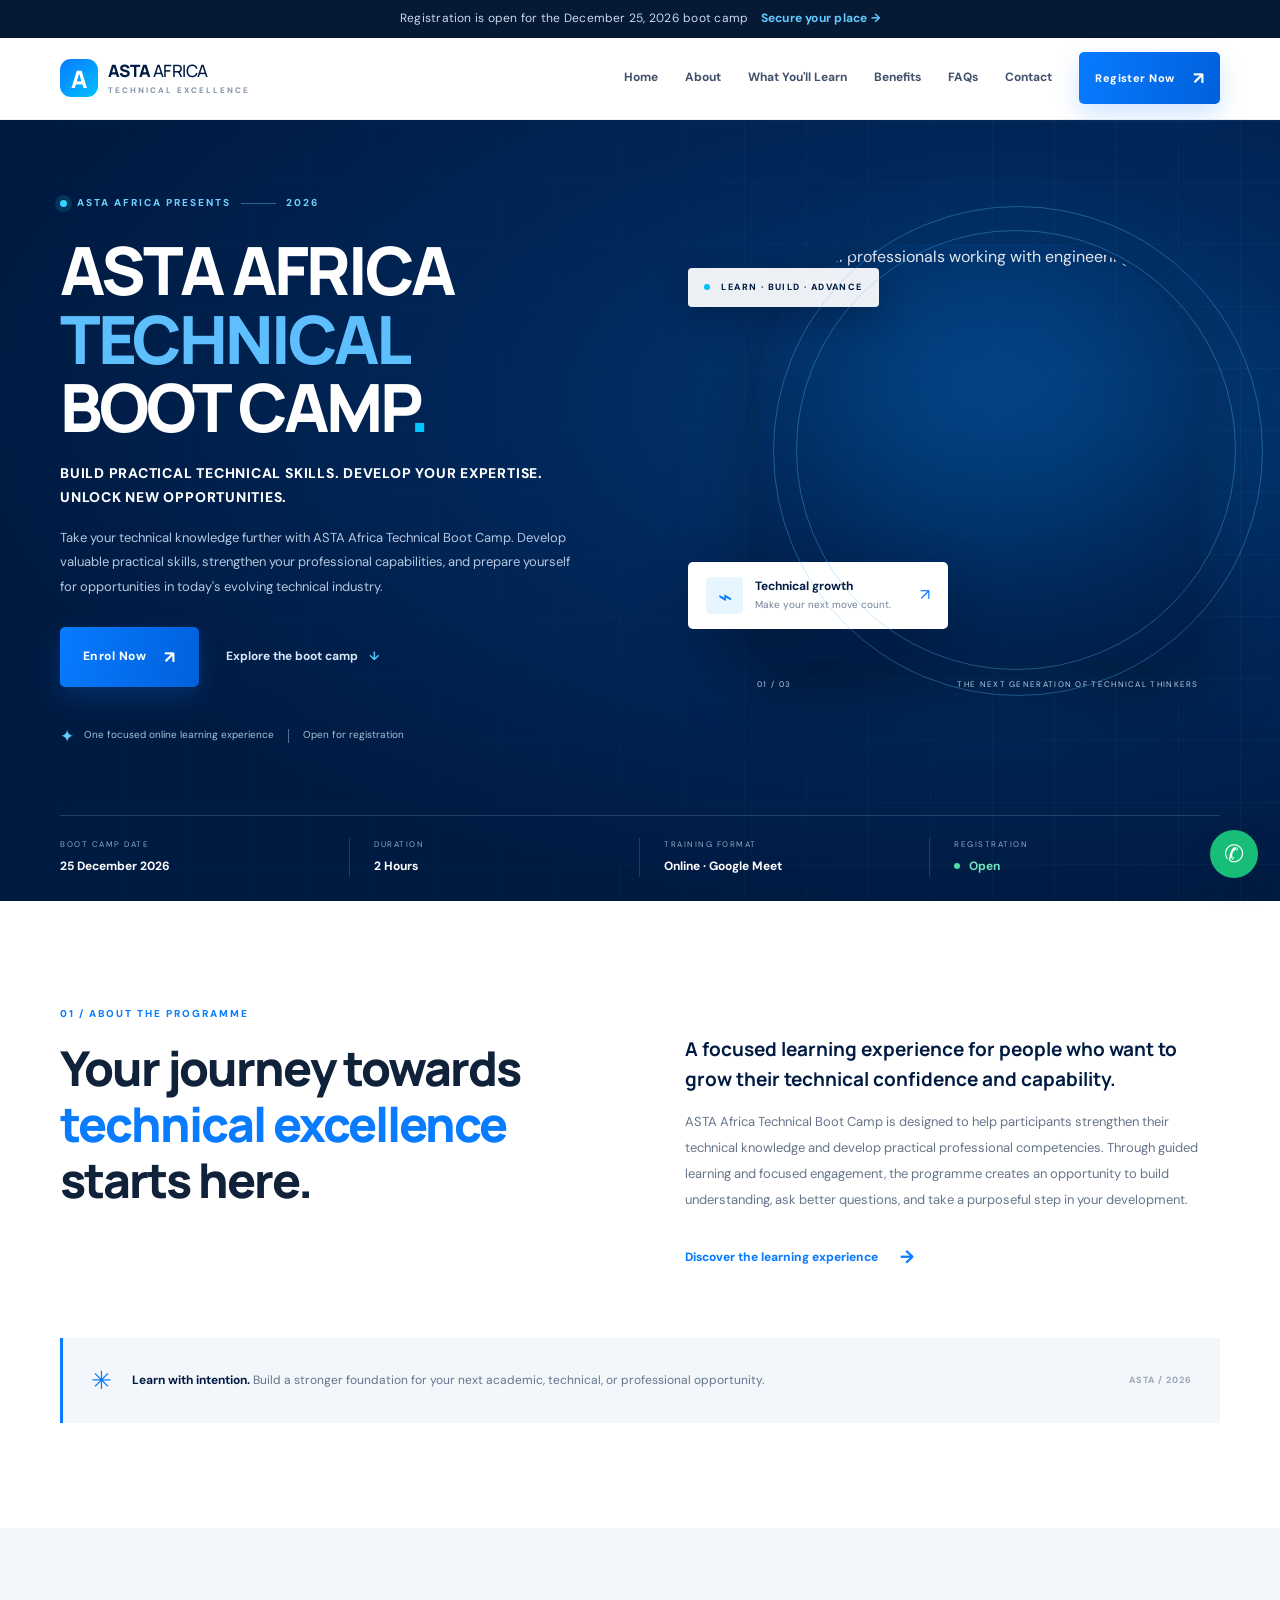
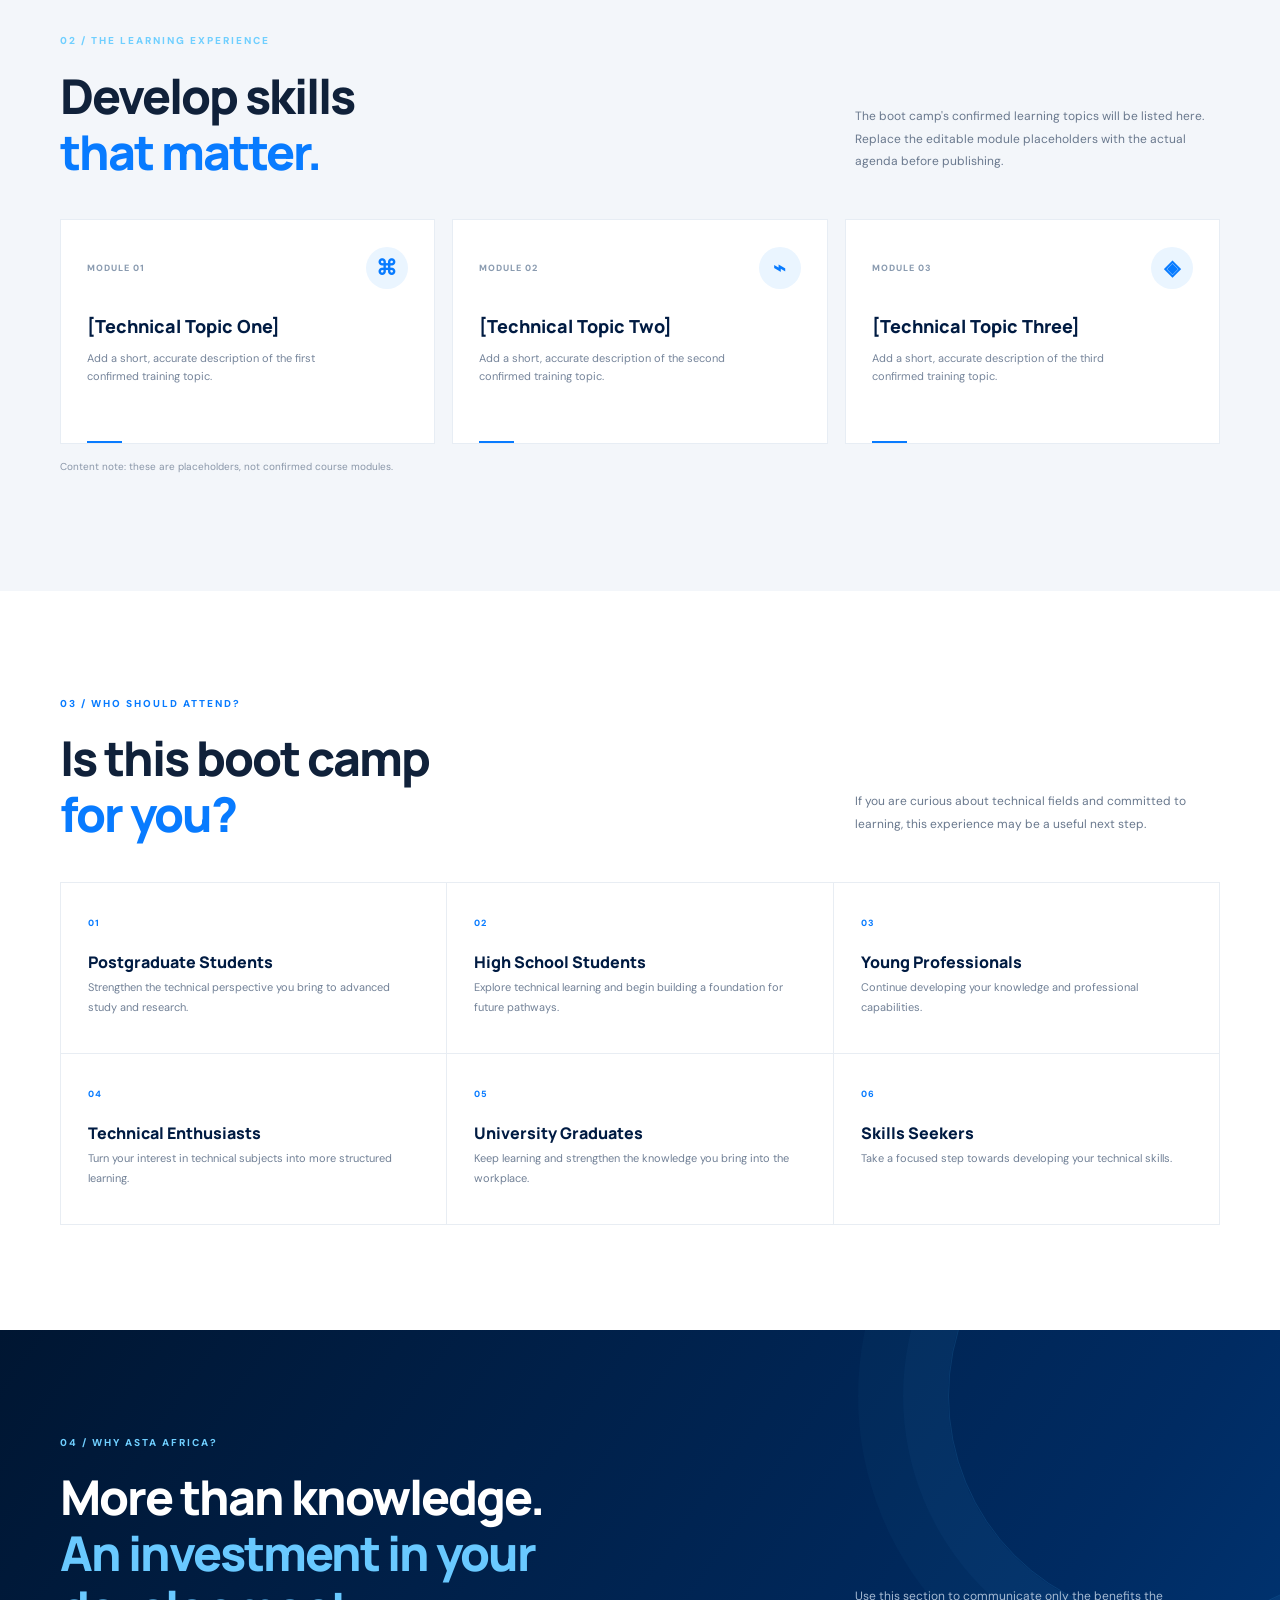
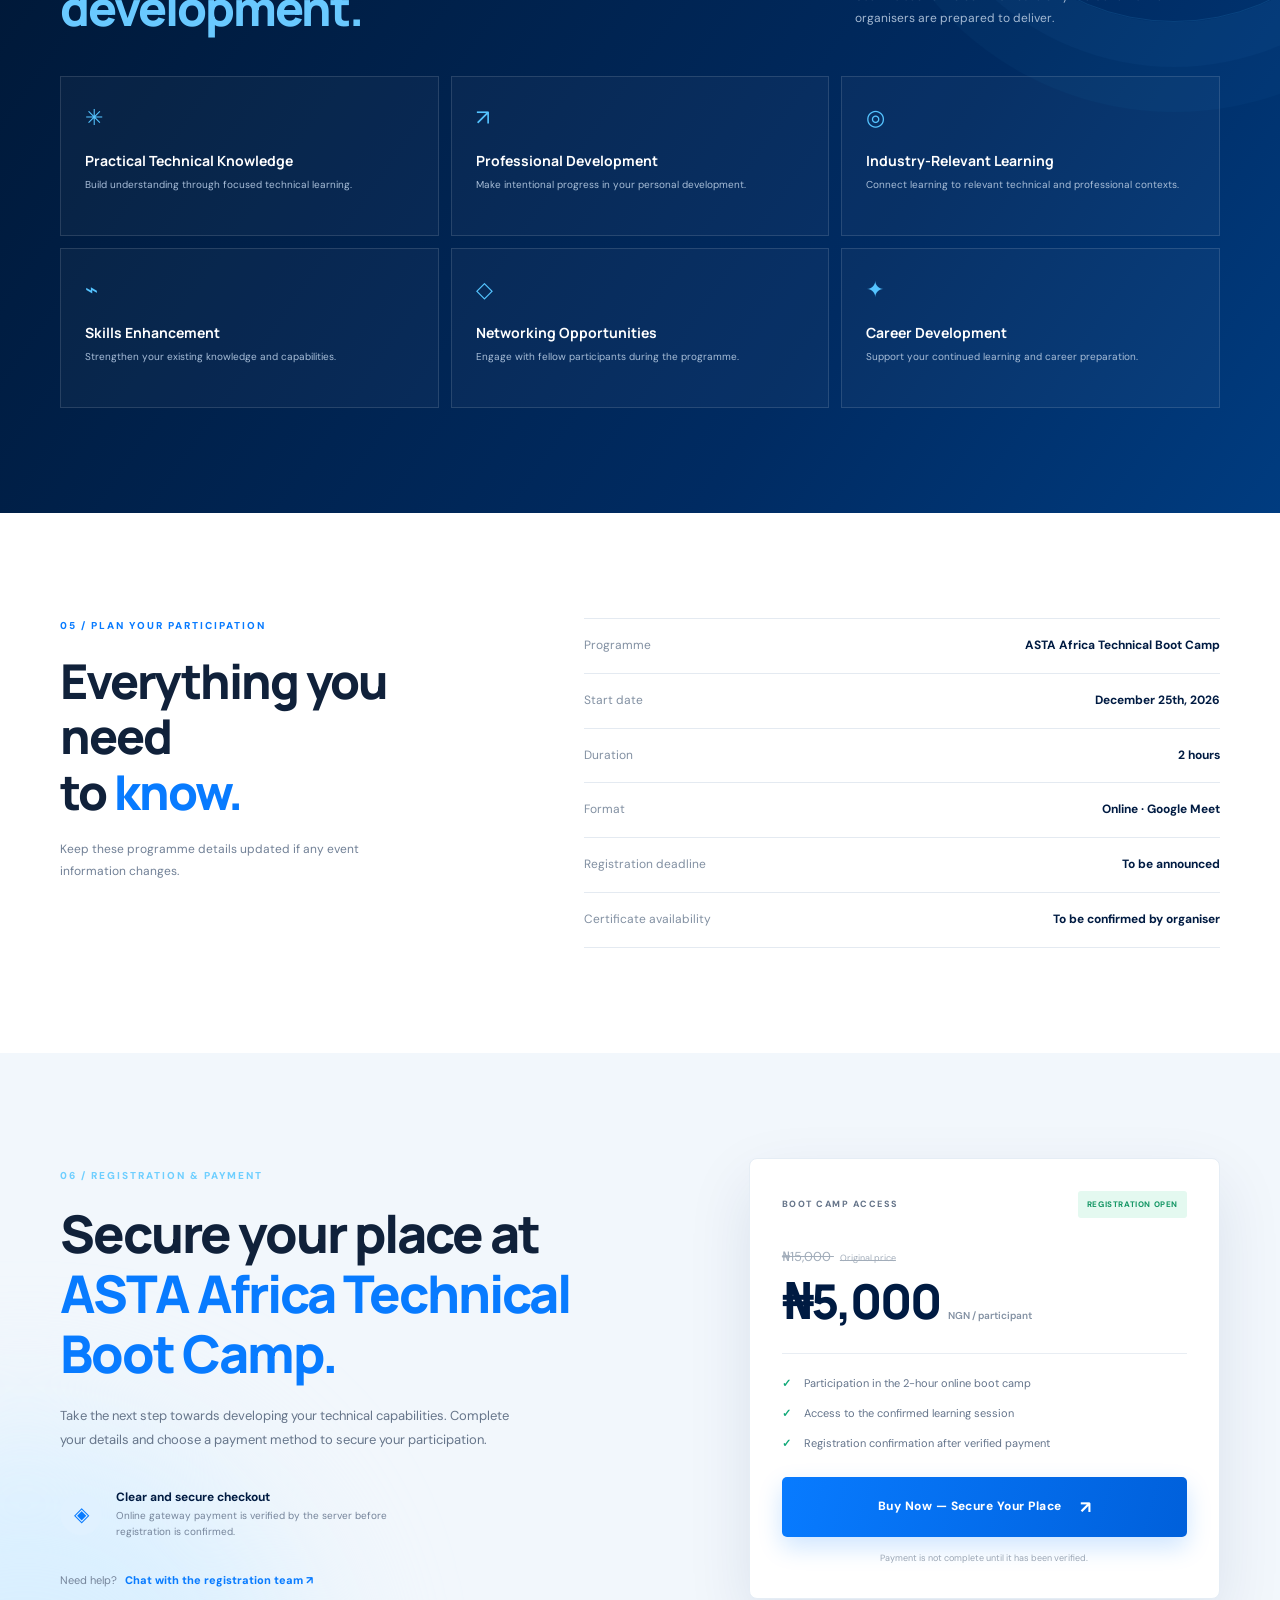
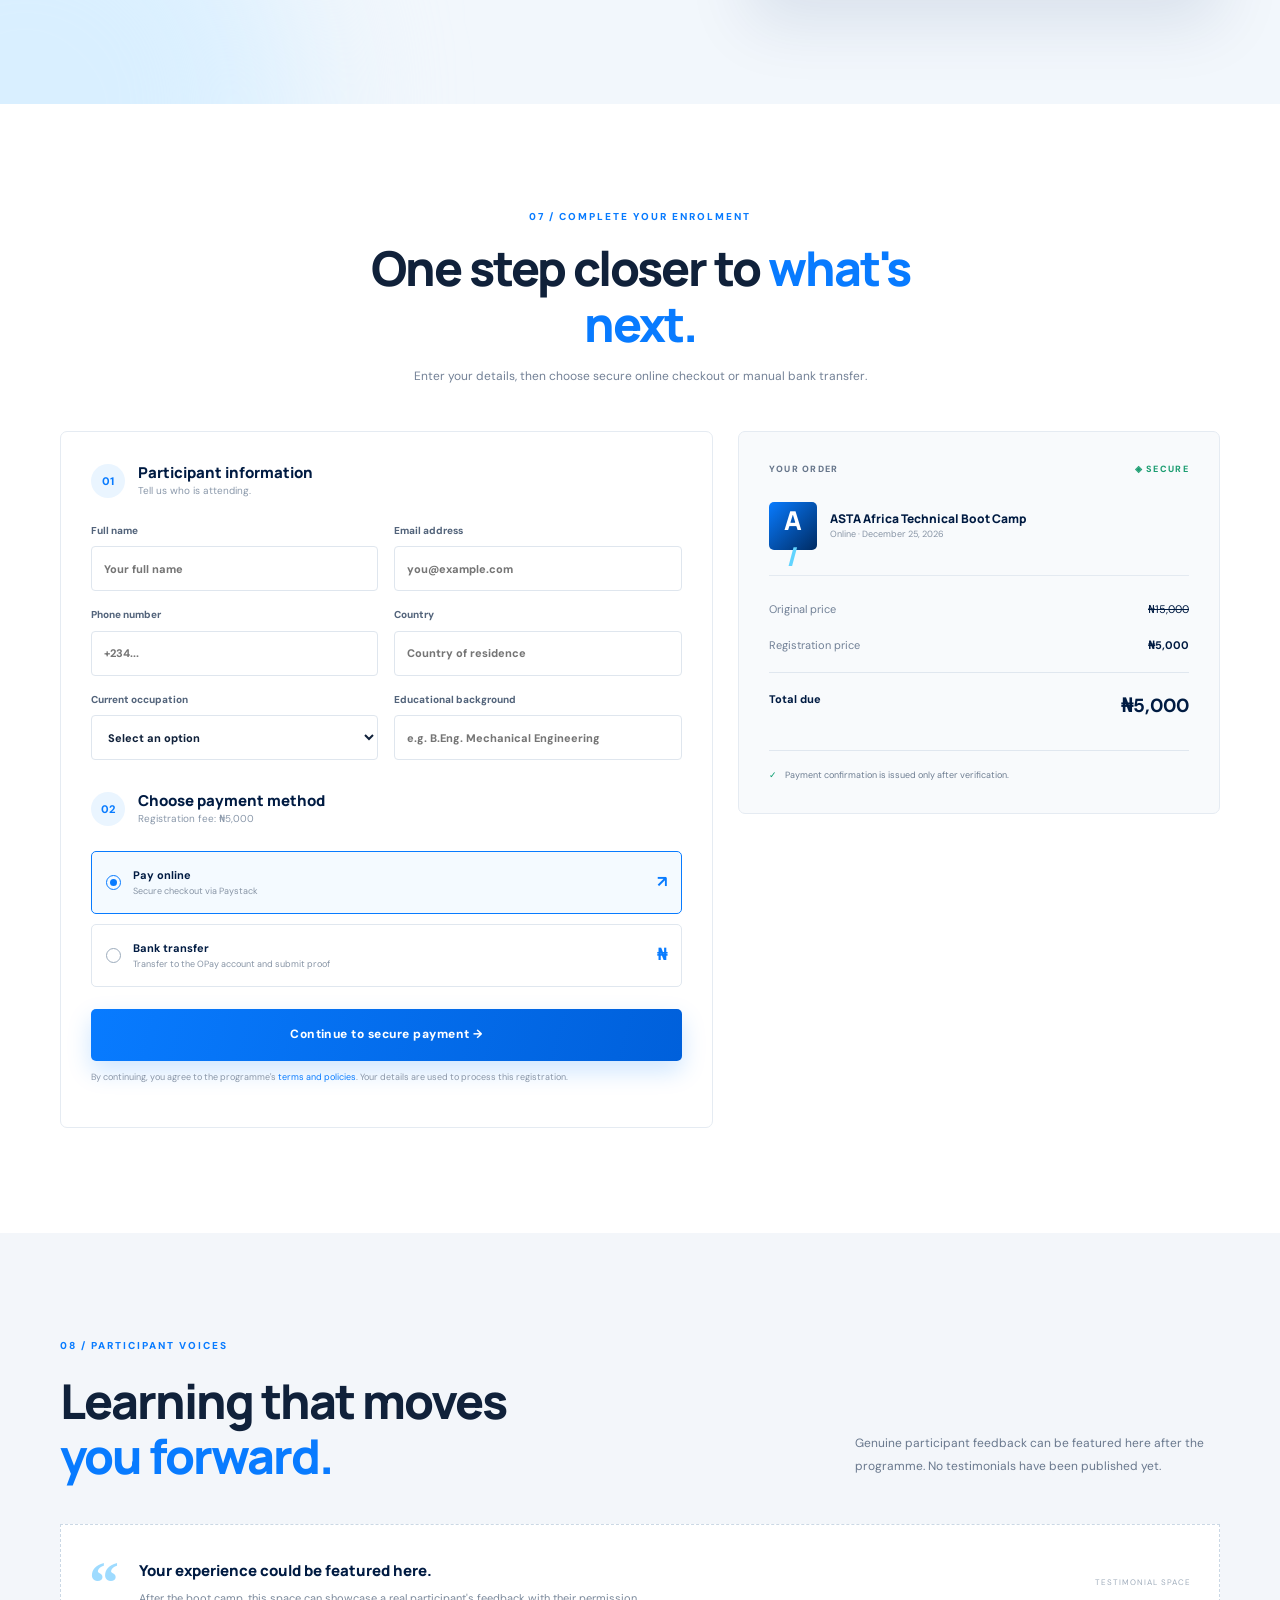
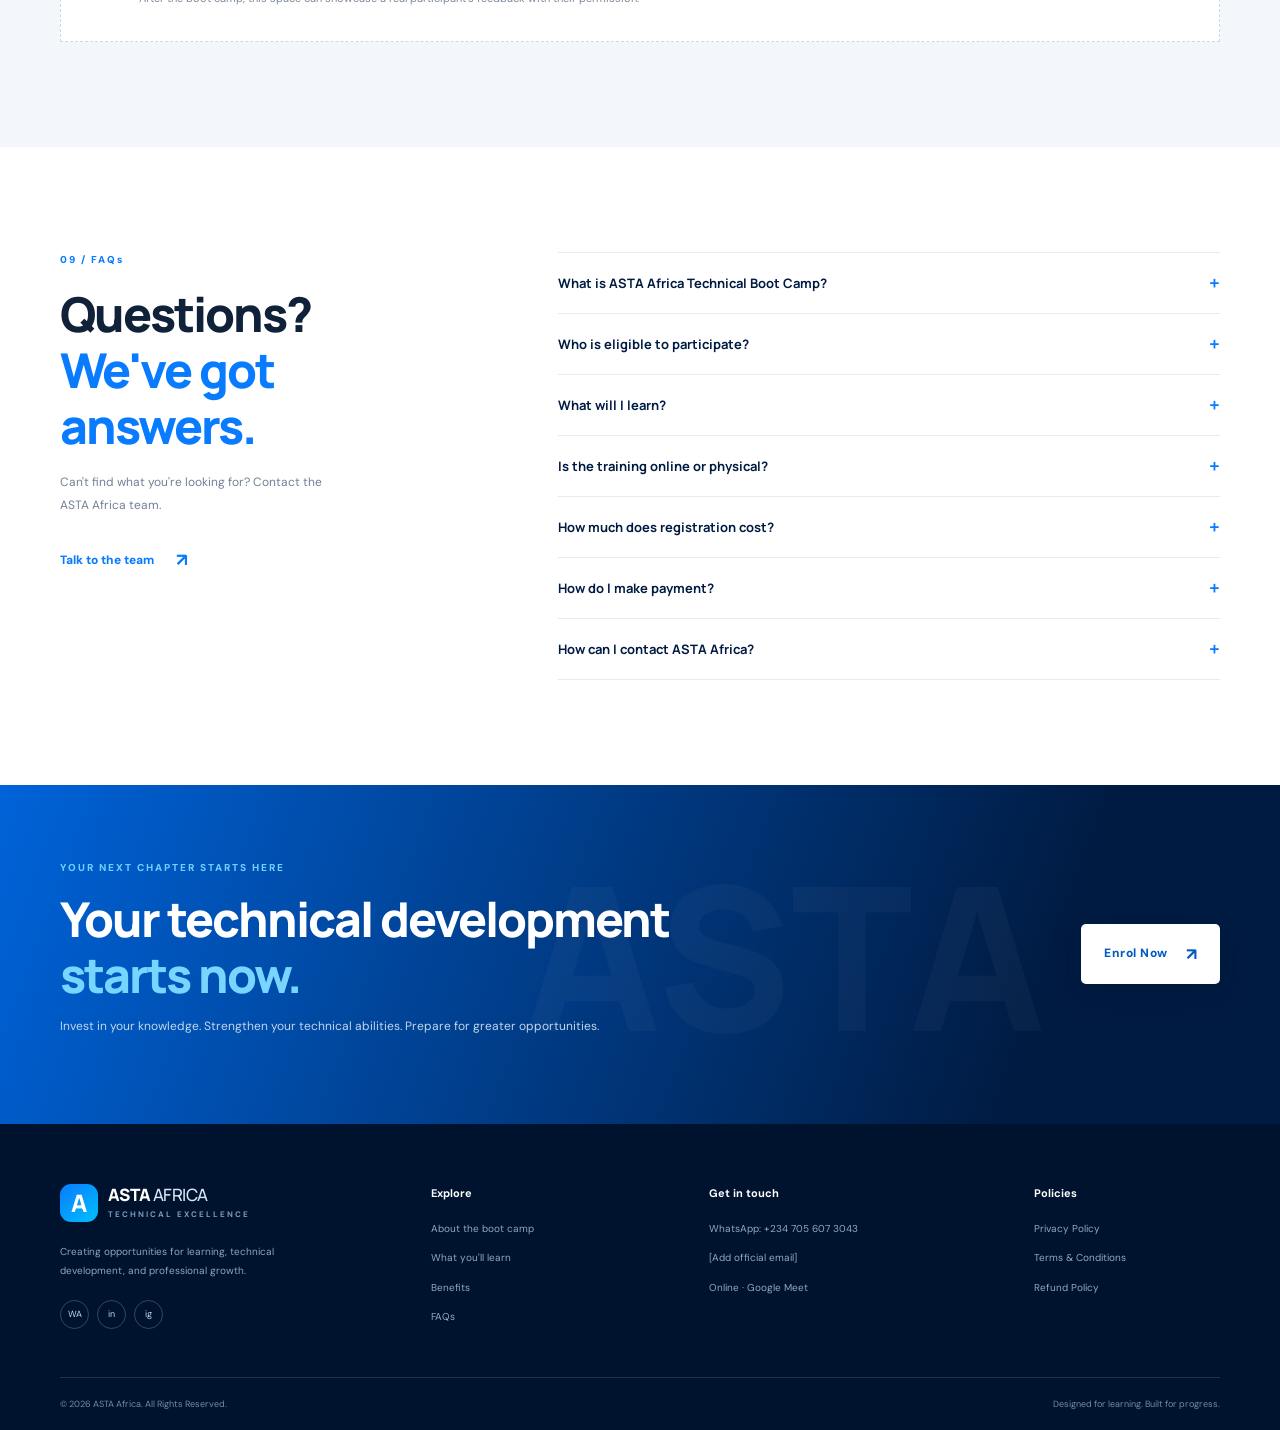
==== index.html @ 010b8a63 "Add files via upload" ====
<!DOCTYPE html>
<html lang="en">
<head>
  <meta charset="UTF-8">
  <meta name="viewport" content="width=device-width, initial-scale=1">
  <meta name="description" content="Build practical technical skills and develop your expertise at the ASTA Africa Technical Boot Camp. Enrol online for the December 25, 2026 session.">
  <meta name="theme-color" content="#001b42">
  <title>ASTA Africa Technical Boot Camp | Enrol Now</title>
  <link rel="preconnect" href="https://fonts.googleapis.com">
  <link rel="preconnect" href="https://fonts.gstatic.com" crossorigin>
  <link href="https://fonts.googleapis.com/css2?family=DM+Sans:wght@400;500;600;700;800&family=Manrope:wght@400;500;600;700;800&display=swap" rel="stylesheet">
  <link rel="stylesheet" href="style.css">
</head>
<body>
  <div class="announcement">Registration is open for the December 25, 2026 boot camp <a href="#pricing">Secure your place <span aria-hidden="true">→</span></a></div>
  <header class="site-header" id="top">
    <nav class="nav container" aria-label="Main navigation">
      <a class="brand" href="#top" aria-label="ASTA Africa home"><span class="brand-mark">A</span><span>ASTA<span class="brand-light"> AFRICA</span><small>TECHNICAL EXCELLENCE</small></span></a>
      <button class="menu-toggle" aria-label="Open navigation menu" aria-expanded="false"><span></span><span></span><span></span></button>
      <div class="nav-links">
        <a href="#top">Home</a><a href="#about">About</a><a href="#learning">What You'll Learn</a><a href="#benefits">Benefits</a><a href="#faq">FAQs</a><a href="#contact">Contact</a>
        <a class="btn btn-small" href="#pricing">Register Now <span>↗</span></a>
      </div>
    </nav>
  </header>

  <main>
    <section class="hero">
      <div class="hero-grid container">
        <div class="hero-copy reveal">
          <div class="eyebrow"><span class="pulse"></span> ASTA AFRICA PRESENTS <span class="eyebrow-line"></span> 2026</div>
          <h1>ASTA AFRICA<br><span>TECHNICAL</span><br>BOOT CAMP<span class="period">.</span></h1>
          <p class="hero-kicker">Build practical technical skills. Develop your expertise. Unlock new opportunities.</p>
          <p class="hero-desc">Take your technical knowledge further with ASTA Africa Technical Boot Camp. Develop valuable practical skills, strengthen your professional capabilities, and prepare yourself for opportunities in today's evolving technical industry.</p>
          <div class="hero-actions"><a class="btn" href="#pricing">Enrol Now <span>↗</span></a><a class="text-link" href="#about">Explore the boot camp <span>↓</span></a></div>
          <div class="hero-proof"><span class="proof-icon">✦</span><span>One focused online learning experience</span><span class="proof-divider"></span><span>Open for registration</span></div>
        </div>
        <div class="hero-visual reveal">
          <div class="visual-glow"></div>
          <img class="hero-photo" src="https://images.unsplash.com/photo-1581092921461-eab62e97a780?auto=format&fit=crop&w=1100&q=85" alt="Technical professionals working with engineering equipment">
          <div class="photo-shade"></div>
          <div class="floating-label label-top"><span class="label-dot"></span> LEARN · BUILD · ADVANCE</div>
          <div class="floating-card">
            <div class="card-icon">⌁</div><div><strong>Technical growth</strong><small>Make your next move count.</small></div><span class="card-arrow">↗</span>
          </div>
          <div class="visual-caption"><span>01 / 03</span><span>THE NEXT GENERATION OF TECHNICAL THINKERS</span></div>
          <div class="visual-orbit orbit-one"></div><div class="visual-orbit orbit-two"></div>
        </div>
      </div>
      <div class="hero-bottom container">
        <div><small>BOOT CAMP DATE</small><strong>25 December 2026</strong></div>
        <div><small>DURATION</small><strong>2 Hours</strong></div>
        <div><small>TRAINING FORMAT</small><strong>Online · Google Meet</strong></div>
        <div><small>REGISTRATION</small><strong class="status"><i></i> Open</strong></div>
      </div>
    </section>

    <section class="section about-section" id="about">
      <div class="container two-col">
        <div class="section-intro reveal"><div class="eyebrow dark-eyebrow">01 / ABOUT THE PROGRAMME</div><h2>Your journey towards <span>technical excellence</span> starts here.</h2></div>
        <div class="about-content reveal"><p class="lead">A focused learning experience for people who want to grow their technical confidence and capability.</p><p>ASTA Africa Technical Boot Camp is designed to help participants strengthen their technical knowledge and develop practical professional competencies. Through guided learning and focused engagement, the programme creates an opportunity to build understanding, ask better questions, and take a purposeful step in your development.</p><a class="arrow-link" href="#learning">Discover the learning experience <span>→</span></a></div>
      </div>
      <div class="container about-strip reveal"><div class="strip-symbol">✳</div><p><strong>Learn with intention.</strong> Build a stronger foundation for your next academic, technical, or professional opportunity.</p><span class="strip-index">ASTA / 2026</span></div>
    </section>

    <section class="section learning-section" id="learning">
      <div class="container">
        <div class="section-heading reveal"><div><div class="eyebrow">02 / THE LEARNING EXPERIENCE</div><h2>Develop skills<br><span>that matter.</span></h2></div><p>The boot camp's confirmed learning topics will be listed here. Replace the editable module placeholders with the actual agenda before publishing.</p></div>
        <div class="module-grid">
          <article class="module-card reveal"><div class="module-top"><span>MODULE 01</span><span class="module-icon">⌘</span></div><h3>[Technical Topic One]</h3><p>Add a short, accurate description of the first confirmed training topic.</p><div class="module-line"></div></article>
          <article class="module-card reveal"><div class="module-top"><span>MODULE 02</span><span class="module-icon">⌁</span></div><h3>[Technical Topic Two]</h3><p>Add a short, accurate description of the second confirmed training topic.</p><div class="module-line"></div></article>
          <article class="module-card reveal"><div class="module-top"><span>MODULE 03</span><span class="module-icon">◈</span></div><h3>[Technical Topic Three]</h3><p>Add a short, accurate description of the third confirmed training topic.</p><div class="module-line"></div></article>
        </div>
        <p class="editable-note">Content note: these are placeholders, not confirmed course modules.</p>
      </div>
    </section>

    <section class="section audience-section">
      <div class="container">
        <div class="section-heading reveal"><div><div class="eyebrow dark-eyebrow">03 / WHO SHOULD ATTEND?</div><h2>Is this boot camp<br><span>for you?</span></h2></div><p>If you are curious about technical fields and committed to learning, this experience may be a useful next step.</p></div>
        <div class="audience-grid">
          <article class="audience-card reveal"><span>01</span><h3>Postgraduate Students</h3><p>Strengthen the technical perspective you bring to advanced study and research.</p></article>
          <article class="audience-card reveal"><span>02</span><h3>High School Students</h3><p>Explore technical learning and begin building a foundation for future pathways.</p></article>
          <article class="audience-card reveal"><span>03</span><h3>Young Professionals</h3><p>Continue developing your knowledge and professional capabilities.</p></article>
          <article class="audience-card reveal"><span>04</span><h3>Technical Enthusiasts</h3><p>Turn your interest in technical subjects into more structured learning.</p></article>
          <article class="audience-card reveal"><span>05</span><h3>University Graduates</h3><p>Keep learning and strengthen the knowledge you bring into the workplace.</p></article>
          <article class="audience-card reveal"><span>06</span><h3>Skills Seekers</h3><p>Take a focused step towards developing your technical skills.</p></article>
        </div>
      </div>
    </section>

    <section class="benefits-section section" id="benefits">
      <div class="container">
        <div class="section-heading light-heading reveal"><div><div class="eyebrow">04 / WHY ASTA AFRICA?</div><h2>More than knowledge.<br><span>An investment in your development.</span></h2></div><p>Use this section to communicate only the benefits the organisers are prepared to deliver.</p></div>
        <div class="benefit-grid">
          <div class="benefit-card reveal"><span>✳</span><h3>Practical Technical Knowledge</h3><p>Build understanding through focused technical learning.</p></div>
          <div class="benefit-card reveal"><span>↗</span><h3>Professional Development</h3><p>Make intentional progress in your personal development.</p></div>
          <div class="benefit-card reveal"><span>◎</span><h3>Industry-Relevant Learning</h3><p>Connect learning to relevant technical and professional contexts.</p></div>
          <div class="benefit-card reveal"><span>⌁</span><h3>Skills Enhancement</h3><p>Strengthen your existing knowledge and capabilities.</p></div>
          <div class="benefit-card reveal"><span>◇</span><h3>Networking Opportunities</h3><p>Engage with fellow participants during the programme.</p></div>
          <div class="benefit-card reveal"><span>✦</span><h3>Career Development</h3><p>Support your continued learning and career preparation.</p></div>
        </div>
      </div>
    </section>

    <section class="section details-section">
      <div class="container details-wrap">
        <div class="details-title reveal"><div class="eyebrow dark-eyebrow">05 / PLAN YOUR PARTICIPATION</div><h2>Everything you need<br>to <span>know.</span></h2><p>Keep these programme details updated if any event information changes.</p></div>
        <div class="details-list reveal">
          <div><span>Programme</span><strong>ASTA Africa Technical Boot Camp</strong></div>
          <div><span>Start date</span><strong>December 25th, 2026</strong></div>
          <div><span>Duration</span><strong>2 hours</strong></div>
          <div><span>Format</span><strong>Online · Google Meet</strong></div>
          <div><span>Registration deadline</span><strong>To be announced</strong></div>
          <div><span>Certificate availability</span><strong>To be confirmed by organiser</strong></div>
        </div>
      </div>
    </section>

    <section class="section pricing-section" id="pricing">
      <div class="container pricing-layout">
        <div class="pricing-copy reveal"><div class="eyebrow">06 / REGISTRATION & PAYMENT</div><h2>Secure your place at <span>ASTA Africa Technical Boot Camp.</span></h2><p>Take the next step towards developing your technical capabilities. Complete your details and choose a payment method to secure your participation.</p><div class="secure-note"><span>◈</span><div><strong>Clear and secure checkout</strong><small>Online gateway payment is verified by the server before registration is confirmed.</small></div></div><div class="pricing-contact">Need help? <a href="https://wa.me/2347056073043" target="_blank" rel="noopener">Chat with the registration team ↗</a></div></div>
        <div class="price-card reveal">
          <div class="price-card-head"><span>BOOT CAMP ACCESS</span><span class="price-badge">REGISTRATION OPEN</span></div>
          <div class="old-price">₦15,000 <span>Original price</span></div>
          <div class="price">₦5,000 <small>NGN / participant</small></div>
          <div class="price-rule"></div>
          <ul class="price-includes"><li><span>✓</span> Participation in the 2-hour online boot camp</li><li><span>✓</span> Access to the confirmed learning session</li><li><span>✓</span> Registration confirmation after verified payment</li></ul>
          <a href="#checkout" class="btn btn-full">Buy Now — Secure Your Place <span>↗</span></a>
          <p class="price-foot">Payment is not complete until it has been verified.</p>
        </div>
      </div>
    </section>

    <section class="checkout-section section" id="checkout">
      <div class="container">
        <div class="checkout-heading reveal"><div class="eyebrow dark-eyebrow">07 / COMPLETE YOUR ENROLMENT</div><h2>One step closer to <span>what's next.</span></h2><p>Enter your details, then choose secure online checkout or manual bank transfer.</p></div>
        <div class="checkout-grid">
          <form id="registration-form" class="form-card reveal">
            <div class="form-step"><span>01</span><div><strong>Participant information</strong><small>Tell us who is attending.</small></div></div>
            <div class="form-fields">
              <label>Full name<input name="fullName" autocomplete="name" required maxlength="120" placeholder="Your full name"></label>
              <label>Email address<input name="email" type="email" autocomplete="email" required maxlength="160" placeholder="you@example.com"></label>
              <label>Phone number<input name="phone" type="tel" autocomplete="tel" required maxlength="30" placeholder="+234..."></label>
              <label>Country<input name="country" required maxlength="80" placeholder="Country of residence"></label>
              <label>Current occupation<select name="occupation" required><option value="">Select an option</option><option>Student</option><option>Graduate</option><option>Employed</option><option>Self-employed</option><option>Other</option></select></label>
              <label>Educational background<input name="education" required maxlength="160" placeholder="e.g. B.Eng. Mechanical Engineering"></label>
            </div>
            <div class="form-step payment-step"><span>02</span><div><strong>Choose payment method</strong><small>Registration fee: ₦5,000</small></div></div>
            <div class="payment-choice">
              <label class="radio-card selected"><input type="radio" name="paymentMethod" value="paystack" checked><span class="radio-dot"></span><span><strong>Pay online</strong><small>Secure checkout via Paystack</small></span><b>↗</b></label>
              <label class="radio-card"><input type="radio" name="paymentMethod" value="transfer"><span class="radio-dot"></span><span><strong>Bank transfer</strong><small>Transfer to the OPay account and submit proof</small></span><b>₦</b></label>
            </div>
            <button class="btn btn-full form-submit" type="submit" id="checkout-submit">Continue to secure payment <span>→</span></button>
            <p class="form-legal">By continuing, you agree to the programme's <a href="#footer">terms and policies</a>. Your details are used to process this registration.</p>
            <div class="form-message" id="form-message" role="status" aria-live="polite"></div>
          </form>
          <aside class="order-card reveal">
            <div class="order-heading"><span>YOUR ORDER</span><span class="order-lock">◈ SECURE</span></div>
            <div class="order-product"><div class="order-art">A<span>/</span></div><div><strong>ASTA Africa Technical Boot Camp</strong><small>Online · December 25, 2026</small></div></div>
            <div class="order-row"><span>Original price</span><del>₦15,000</del></div><div class="order-row"><span>Registration price</span><strong>₦5,000</strong></div><div class="order-row total"><span>Total due</span><strong>₦5,000</strong></div>
            <div class="transfer-info" id="transfer-info" hidden><h3>Manual OPay transfer</h3><p>Transfer exactly <strong>₦5,000</strong> to the account below. Your registration remains pending until the organiser verifies the transfer.</p><div><small>Bank</small><strong>OPay</strong></div><div><small>Account name</small><strong>Ruth Okwuchukwu Maduagwu</strong></div><div><small>Account number</small><strong>7056073043</strong></div><a class="btn btn-outline btn-full" href="https://wa.me/2347056073043?text=Hello%2C%20I%20have%20made%20payment%20for%20ASTA%20Africa%20Technical%20Boot%20Camp.%20Please%20find%20my%20proof%20of%20payment." target="_blank" rel="noopener">Send payment proof on WhatsApp ↗</a><small class="manual-warning">Do not send card PINs, passwords, or OTPs.</small></div>
            <div class="order-assurance"><span>✓</span> Payment confirmation is issued only after verification.</div>
          </aside>
        </div>
      </div>
    </section>

    <section class="section testimonials-section">
      <div class="container">
        <div class="section-heading reveal"><div><div class="eyebrow dark-eyebrow">08 / PARTICIPANT VOICES</div><h2>Learning that moves<br><span>you forward.</span></h2></div><p>Genuine participant feedback can be featured here after the programme. No testimonials have been published yet.</p></div>
        <div class="testimonial-placeholder reveal"><span>“</span><div><strong>Your experience could be featured here.</strong><p>After the boot camp, this space can showcase a real participant's feedback with their permission.</p></div><small>TESTIMONIAL SPACE</small></div>
      </div>
    </section>

    <section class="section faq-section" id="faq">
      <div class="container faq-layout">
        <div class="faq-intro reveal"><div class="eyebrow dark-eyebrow">09 / FAQs</div><h2>Questions?<br><span>We've got answers.</span></h2><p>Can't find what you're looking for? Contact the ASTA Africa team.</p><a class="arrow-link" href="https://wa.me/2347056073043" target="_blank" rel="noopener">Talk to the team <span>↗</span></a></div>
        <div class="faq-list reveal">
          <details><summary>What is ASTA Africa Technical Boot Camp?<span>+</span></summary><p>It is a focused technical learning experience designed to help participants strengthen their technical knowledge and professional competencies.</p></details>
          <details><summary>Who is eligible to participate?<span>+</span></summary><p>Postgraduate students, high school students, young professionals, technical enthusiasts, university graduates, and people seeking technical skills development are welcome to enquire. Confirm any age or eligibility requirements with the organiser.</p></details>
          <details><summary>What will I learn?<span>+</span></summary><p>The exact training topics will be announced by the organisers. The learning module section will be updated when the final agenda is confirmed.</p></details>
          <details><summary>Is the training online or physical?<span>+</span></summary><p>The session is online and will be hosted via Google Meet. Joining instructions will be provided to confirmed participants.</p></details>
          <details><summary>How much does registration cost?<span>+</span></summary><p>The current registration price displayed is ₦5,000 per participant.</p></details>
          <details><summary>How do I make payment?<span>+</span></summary><p>You can use the secure Paystack checkout when configured, or select manual bank transfer to see the OPay account details. Manual transfers require organiser verification before confirmation.</p></details>
          <details><summary>How can I contact ASTA Africa?<span>+</span></summary><p>Contact the registration team through WhatsApp at +234 705 607 3043.</p></details>
        </div>
      </div>
    </section>

    <section class="final-cta">
      <div class="container final-cta-inner reveal"><div><div class="eyebrow">YOUR NEXT CHAPTER STARTS HERE</div><h2>Your technical development<br><span>starts now.</span></h2><p>Invest in your knowledge. Strengthen your technical abilities. Prepare for greater opportunities.</p></div><a class="btn btn-white" href="#pricing">Enrol Now <span>↗</span></a><div class="cta-watermark">ASTA</div></div>
    </section>
  </main>

  <footer id="footer">
    <div class="container footer-main">
      <div class="footer-brand"><a class="brand brand-footer" href="#top"><span class="brand-mark">A</span><span>ASTA<span class="brand-light"> AFRICA</span><small>TECHNICAL EXCELLENCE</small></span></a><p>Creating opportunities for learning, technical development, and professional growth.</p><div class="social-links"><a href="https://wa.me/2347056073043" aria-label="WhatsApp" target="_blank" rel="noopener">WA</a><a href="#contact" aria-label="Social media link placeholder">in</a><a href="#contact" aria-label="Social media link placeholder">ig</a></div></div>
      <div class="footer-col"><strong>Explore</strong><a href="#about">About the boot camp</a><a href="#learning">What you'll learn</a><a href="#benefits">Benefits</a><a href="#faq">FAQs</a></div>
      <div class="footer-col" id="contact"><strong>Get in touch</strong><a href="https://wa.me/2347056073043" target="_blank" rel="noopener">WhatsApp: +234 705 607 3043</a><a href="mailto:[ADD-ASTA-EMAIL]">[Add official email]</a><span>Online · Google Meet</span></div>
      <div class="footer-col"><strong>Policies</strong><a href="privacy.html">Privacy Policy</a><a href="terms.html">Terms & Conditions</a><a href="refund.html">Refund Policy</a></div>
    </div>
    <div class="container footer-bottom"><span>© 2026 ASTA Africa. All Rights Reserved.</span><span>Designed for learning. Built for progress.</span></div>
  </footer>
  <a class="whatsapp-float" href="https://wa.me/2347056073043" target="_blank" rel="noopener" aria-label="Chat with ASTA Africa on WhatsApp">✆</a>
  <script src="script.js"></script>
</body>
</html>
---- style.css ----
/* ASTA Africa Technical Boot Camp — responsive visual system */
:root{--navy:#001b42;--blue:#002b62;--electric:#087bff;--cyan:#00bfff;--white:#fff;--grey:#f3f6fa;--ink:#10213a;--muted:#64748b;--line:#e4eaf1;--font:'DM Sans',sans-serif;--display:'Manrope',sans-serif}
*{box-sizing:border-box}html{scroll-behavior:smooth;scroll-padding-top:90px}body{margin:0;font-family:var(--font);color:var(--ink);background:#fff;line-height:1.65}a{color:inherit;text-decoration:none}button,input,select{font:inherit}.container{width:min(1160px,calc(100% - 48px));margin:auto}.announcement{background:#061a36;color:#c8d9ed;text-align:center;padding:9px 16px;font-size:12px;letter-spacing:.02em}.announcement a{color:#65caff;font-weight:700;margin-left:9px}.site-header{height:82px;background:#fff;position:sticky;top:0;z-index:100;border-bottom:1px solid rgba(0,27,66,.07)}.nav{height:100%;display:flex;align-items:center;justify-content:space-between}.brand{display:flex;align-items:center;gap:10px;color:var(--navy);font-family:var(--display);font-weight:800;font-size:17px;letter-spacing:-.6px;line-height:1.05}.brand-mark{width:38px;height:38px;display:grid;place-items:center;background:linear-gradient(140deg,var(--electric),var(--cyan));color:white;border-radius:11px;font-size:24px;font-weight:800}.brand-light{font-weight:500}.brand small{display:block;font:700 8px var(--font);letter-spacing:2px;color:#8291a7;margin-top:5px}.nav-links{display:flex;align-items:center;gap:27px;font-size:12px;font-weight:700;color:#42516a}.nav-links>a:not(.btn):hover{color:var(--electric)}.btn{display:inline-flex;align-items:center;justify-content:center;gap:18px;padding:16px 23px;background:linear-gradient(105deg,var(--electric),#0060db);color:#fff;border:0;border-radius:5px;font-weight:800;font-size:12px;letter-spacing:.04em;box-shadow:0 10px 25px #087bff33;transition:.25s;cursor:pointer}.btn:hover{transform:translateY(-3px);box-shadow:0 15px 30px #087bff55}.btn span{font-size:17px}.btn-small{padding:12px 16px;font-size:11px}.menu-toggle{display:none;background:none;border:0;padding:8px}.menu-toggle span{display:block;width:23px;height:2px;background:var(--navy);margin:5px}
.hero{background:radial-gradient(ellipse at 78% 36%,#063d7b 0,#00285b 32%,#001b42 72%);color:white;position:relative;overflow:hidden;padding:75px 0 0}.hero:before{content:"";position:absolute;inset:0;background-image:linear-gradient(#ffffff08 1px,transparent 1px),linear-gradient(90deg,#ffffff08 1px,transparent 1px);background-size:62px 62px;mask-image:linear-gradient(90deg,transparent,#000)}.hero-grid{display:grid;grid-template-columns:1.05fr .95fr;gap:40px;align-items:center;position:relative;z-index:1;padding-bottom:65px}.eyebrow{font-size:10px;font-weight:800;letter-spacing:2px;color:#6fcfff;display:flex;align-items:center;gap:10px}.pulse{width:7px;height:7px;border-radius:50%;background:#32d7ff;box-shadow:0 0 0 5px #32d7ff22}.eyebrow-line{width:35px;height:1px;background:#6fcfff66}.hero h1{font:800 clamp(42px,5.2vw,68px)/1.03 var(--display);letter-spacing:-3px;margin:25px 0 20px}.hero h1>span:first-of-type{color:#5ebfff}.period{color:#00c5ff}.hero-kicker{max-width:530px;font-size:14px;font-weight:800;line-height:1.7;text-transform:uppercase;letter-spacing:.055em}.hero-desc{max-width:520px;color:#b5c7df;font-size:13px;line-height:1.9;margin:16px 0 27px}.hero-actions{display:flex;align-items:center;gap:27px}.text-link{font-size:12px;font-weight:700;color:#d7e8f8}.text-link span{color:#4bc8ff;margin-left:8px}.hero-proof{display:flex;align-items:center;gap:10px;color:#a9bfd9;font-size:10px;margin-top:35px}.proof-icon{color:#5fc9ff;font-size:17px}.proof-divider{height:14px;width:1px;background:#527095;margin:0 4px}.hero-visual{height:475px;position:relative;display:flex;align-items:center;justify-content:center}.hero-photo{position:absolute;width:83%;height:88%;object-fit:cover;border-radius:150px 150px 12px 12px;right:4%;top:2%;filter:saturate(.75);box-shadow:0 25px 80px #0006}.photo-shade{position:absolute;inset:2% 4% 10% 13%;border-radius:150px 150px 12px 12px;background:linear-gradient(180deg,#00295c18,#001b42bb)}.visual-glow{position:absolute;width:340px;height:340px;border-radius:50%;background:#008dff55;filter:blur(75px);right:10%;top:12%}.floating-label{position:absolute;top:7%;left:0;background:#ffffffed;color:var(--navy);padding:12px 16px;border-radius:4px;font-size:9px;font-weight:800;letter-spacing:1.4px;box-shadow:0 10px 30px #00132e55}.label-dot{display:inline-block;width:6px;height:6px;background:#00bfff;border-radius:50%;margin-right:8px}.floating-card{position:absolute;bottom:17%;left:0;display:flex;align-items:center;gap:12px;padding:15px 18px;background:#fff;color:var(--navy);border-radius:5px;box-shadow:0 20px 50px #00132e55;min-width:260px}.card-icon{height:37px;width:37px;display:grid;place-items:center;background:#e7f5ff;color:#087bff;border-radius:4px;font-size:24px}.floating-card strong,.floating-card small{display:block}.floating-card strong{font-size:12px}.floating-card small{font-size:10px;color:#718198}.card-arrow{margin-left:auto;color:#087bff}.visual-caption{position:absolute;bottom:4%;right:4%;left:13%;display:flex;justify-content:space-between;color:#b7cbe2;font-size:8px;letter-spacing:1.3px}.visual-orbit{position:absolute;border:1px solid #57bfff55;border-radius:50%;pointer-events:none}.orbit-one{width:440px;height:440px;right:-3%;top:-1%}.orbit-two{width:490px;height:490px;right:-8%;top:-6%}.hero-bottom{border-top:1px solid #ffffff25;display:grid;grid-template-columns:repeat(4,1fr);position:relative;z-index:1;padding:22px 0 24px}.hero-bottom>div{padding:0 24px;border-right:1px solid #ffffff22}.hero-bottom>div:first-child{padding-left:0}.hero-bottom>div:last-child{border:0}.hero-bottom small,.hero-bottom strong{display:block}.hero-bottom small{font-size:8px;letter-spacing:1.5px;color:#8fa9c8;margin-bottom:6px}.hero-bottom strong{font-size:12px;color:#fff}.status{color:#72e6bb!important}.status i{display:inline-block;width:6px;height:6px;background:#51dba7;border-radius:50%;margin:0 6px 1px 0}
.section{padding:105px 0}.two-col{display:grid;grid-template-columns:1fr 1fr;gap:90px}.eyebrow.dark-eyebrow{color:#087bff}.section-intro h2,.section-heading h2,.details-title h2,.checkout-heading h2,.faq-intro h2{font:800 clamp(32px,4vw,48px)/1.16 var(--display);letter-spacing:-2px;margin:18px 0}.section-intro h2 span,.section-heading h2 span,.details-title h2 span,.checkout-heading h2 span,.faq-intro h2 span{color:var(--electric)}.about-content{padding-top:28px}.about-content p{color:#66758a;font-size:13px;line-height:2}.about-content .lead{font:700 19px/1.6 var(--display);color:var(--navy);margin:0 0 15px}.arrow-link{display:inline-flex;gap:22px;align-items:center;color:var(--electric);font-size:12px;font-weight:800;margin-top:17px}.arrow-link span{font-size:18px}.about-strip{margin-top:65px;background:var(--grey);padding:22px 28px;display:flex;align-items:center;gap:20px;border-left:3px solid var(--electric)}.strip-symbol{font-size:25px;color:var(--electric)}.about-strip p{font-size:12px;color:#64748b;margin:0}.about-strip strong{color:var(--navy)}.strip-index{margin-left:auto;font-size:9px;font-weight:800;letter-spacing:1px;color:#9aa8b8;white-space:nowrap}
.learning-section{background:var(--grey)}.section-heading{display:flex;justify-content:space-between;align-items:end;gap:50px;margin-bottom:40px}.section-heading h2{margin-bottom:0}.section-heading>p{max-width:365px;color:#69788d;font-size:12px;line-height:1.9;margin:0 0 6px}.module-grid{display:grid;grid-template-columns:repeat(3,1fr);gap:17px}.module-card{background:#fff;padding:27px 26px 24px;min-height:225px;position:relative;overflow:hidden;transition:.25s;border:1px solid #e7edf4}.module-card:hover{transform:translateY(-6px);box-shadow:0 20px 45px #001b4212}.module-top{display:flex;justify-content:space-between;align-items:center;color:#8a9bb0;font-size:9px;font-weight:800;letter-spacing:1px}.module-icon{width:42px;height:42px;border-radius:50%;background:#eaf5ff;color:#087bff;display:grid;place-items:center;font-size:21px}.module-card h3{font:800 18px var(--display);color:var(--navy);margin:25px 0 8px}.module-card p{font-size:11px;color:#75849a;max-width:250px}.module-line{height:2px;width:35px;background:var(--electric);position:absolute;bottom:0;left:26px}.editable-note{font-size:10px;color:#8996a8;margin-top:15px}.audience-section{background:#fff}.audience-grid{display:grid;grid-template-columns:repeat(3,1fr);gap:1px;background:#e8edf3;border:1px solid #e8edf3}.audience-card{background:#fff;padding:25px 27px;min-height:170px;transition:.2s}.audience-card:hover{background:#f5faff}.audience-card>span{font-size:9px;font-weight:800;color:#087bff;letter-spacing:1px}.audience-card h3{font:800 16px var(--display);color:var(--navy);margin:17px 0 5px}.audience-card p{font-size:11px;color:#718096;line-height:1.8;margin:0}
.benefits-section{background:linear-gradient(125deg,#001632,#002b62 68%,#003c80);color:#fff;position:relative;overflow:hidden}.benefits-section:after{content:"";position:absolute;width:450px;height:450px;border:1px solid #49b8ff22;border-radius:50%;right:-120px;top:-160px;box-shadow:0 0 0 45px #49b8ff0a,0 0 0 90px #49b8ff08}.light-heading{position:relative;z-index:1}.light-heading h2{color:white}.light-heading h2 span{color:#69c9ff}.light-heading>p{color:#a5bad3}.benefit-grid{display:grid;grid-template-columns:repeat(3,1fr);gap:12px;position:relative;z-index:1}.benefit-card{border:1px solid #ffffff20;background:#ffffff08;padding:23px 24px;min-height:160px;transition:.25s}.benefit-card:hover{background:#ffffff12;border-color:#4bbcff;transform:translateY(-4px)}.benefit-card>span{font-size:22px;color:#55c4ff}.benefit-card h3{font:700 14px var(--display);margin:15px 0 6px}.benefit-card p{font-size:10px;color:#a8bed8;margin:0;line-height:1.8}
.details-wrap{display:grid;grid-template-columns:.8fr 1.2fr;gap:100px}.details-title p{font-size:12px;color:#718096;max-width:300px;line-height:1.9}.details-list>div{display:flex;justify-content:space-between;gap:25px;padding:17px 0;border-bottom:1px solid var(--line);font-size:12px}.details-list>div:first-child{border-top:1px solid var(--line)}.details-list span{color:#8290a2}.details-list strong{color:var(--navy);text-align:right}
.pricing-section{background:#f2f7fc;position:relative;overflow:hidden}.pricing-section:before{content:"";position:absolute;width:550px;height:550px;border-radius:50%;background:#d9efff;filter:blur(75px);left:-250px;bottom:-280px}.pricing-layout{display:grid;grid-template-columns:1fr .8fr;gap:100px;align-items:center;position:relative}.pricing-copy h2{font:800 clamp(34px,4.3vw,52px)/1.15 var(--display);letter-spacing:-2px;margin:20px 0}.pricing-copy h2 span{color:var(--electric)}.pricing-copy>p{font-size:13px;line-height:1.9;color:#66758a;max-width:470px}.secure-note{display:flex;gap:14px;align-items:center;margin-top:35px}.secure-note>span{width:42px;height:42px;background:#e0f1ff;color:#087bff;display:grid;place-items:center;border-radius:50%;font-size:20px}.secure-note strong,.secure-note small{display:block}.secure-note strong{font-size:12px;color:var(--navy)}.secure-note small{font-size:10px;color:#75849a;max-width:290px}.pricing-contact{margin-top:30px;font-size:11px;color:#75849a}.pricing-contact a{color:#087bff;font-weight:800;margin-left:5px}.price-card{background:#fff;padding:32px;box-shadow:0 25px 65px #002b621a;border:1px solid #e5edf5;border-radius:8px}.price-card-head{display:flex;justify-content:space-between;align-items:center;font-size:9px;font-weight:800;letter-spacing:1.5px;color:#66758a}.price-badge{background:#e4f9f0;color:#159765;padding:7px 9px;border-radius:3px;font-size:8px;letter-spacing:.6px}.old-price{font-size:13px;color:#a2adba;text-decoration:line-through;margin-top:28px}.old-price span{font-size:9px;text-decoration:none;margin-left:6px}.price{font:800 48px var(--display);letter-spacing:-2px;color:var(--navy);margin-top:0}.price small{font:600 10px var(--font);letter-spacing:0;color:#8290a2}.price-rule{height:1px;background:#e8edf3;margin:20px 0}.price-includes{list-style:none;padding:0;margin:0 0 25px}.price-includes li{font-size:11px;color:#64748b;margin:12px 0}.price-includes span{color:#10a878;font-weight:900;margin-right:10px}.btn-full{width:100%;padding:16px}.price-foot{text-align:center;font-size:9px;color:#9aa6b5;margin:14px 0 0}
.checkout-section{background:white}.checkout-heading{text-align:center;max-width:650px;margin:0 auto 45px}.checkout-heading .eyebrow{justify-content:center}.checkout-heading h2{margin:15px 0}.checkout-heading>p{font-size:12px;color:#738196}.checkout-grid{display:grid;grid-template-columns:1.15fr .85fr;gap:25px;align-items:start}.form-card,.order-card{border:1px solid #e5ebf2;background:#fff;padding:30px;border-radius:7px}.form-step{display:flex;align-items:center;gap:13px;margin-bottom:23px}.form-step>span{height:34px;width:34px;background:#eaf5ff;color:#087bff;display:grid;place-items:center;font-size:11px;font-weight:800;border-radius:50%}.form-step strong,.form-step small{display:block}.form-step strong{font:800 15px var(--display);color:var(--navy)}.form-step small{font-size:10px;color:#8a98aa}.form-fields{display:grid;grid-template-columns:1fr 1fr;gap:16px}.form-fields label{font-size:10px;font-weight:800;color:#53647b}.form-fields input,.form-fields select{width:100%;height:45px;border:1px solid #dfe6ee;border-radius:4px;padding:0 12px;margin-top:7px;font-size:11px;color:var(--ink);background:#fff;outline:none}.form-fields input:focus,.form-fields select:focus{border-color:#087bff;box-shadow:0 0 0 3px #087bff15}.payment-step{margin-top:30px}.payment-choice{display:grid;gap:10px;margin-bottom:22px}.radio-card{display:flex;align-items:center;gap:12px;border:1px solid #e0e7ef;padding:14px;border-radius:5px;cursor:pointer}.radio-card.selected{border-color:#087bff;background:#f4faff}.radio-card input{position:absolute;opacity:0}.radio-dot{height:15px;width:15px;border:1px solid #9cabbc;border-radius:50%;position:relative}.radio-card.selected .radio-dot{border-color:#087bff}.radio-card.selected .radio-dot:after{content:"";position:absolute;inset:3px;background:#087bff;border-radius:50%}.radio-card strong,.radio-card small{display:block}.radio-card strong{font-size:11px;color:var(--navy)}.radio-card small{font-size:9px;color:#8794a5}.radio-card>b{margin-left:auto;color:#087bff}.form-legal{font-size:9px;color:#8996a8;line-height:1.7}.form-legal a{color:#087bff}.form-message{font-size:11px;margin-top:12px}.form-message.error{color:#bd3341}.form-message.success{color:#13865e}.order-card{background:#f8fafc;position:sticky;top:105px}.order-heading{display:flex;justify-content:space-between;font-size:9px;font-weight:800;letter-spacing:1.3px;color:#66758a}.order-lock{color:#1c9d71}.order-product{display:flex;align-items:center;gap:13px;padding:25px 0;border-bottom:1px solid #e4eaf1;margin-bottom:15px}.order-art{height:48px;width:48px;background:linear-gradient(135deg,#087bff,#002b62);display:grid;place-items:center;color:white;font:800 26px var(--display);border-radius:5px}.order-art span{color:#61d4ff}.order-product strong,.order-product small{display:block}.order-product strong{font:800 12px var(--display);color:var(--navy)}.order-product small{font-size:9px;color:#8794a5}.order-row{display:flex;justify-content:space-between;font-size:11px;color:#718096;padding:9px 0}.order-row strong,.order-row del{color:var(--navy)}.order-row.total{border-top:1px solid #e0e7ef;margin-top:8px;padding-top:17px;font-weight:800;color:var(--navy)}.order-row.total strong{font-size:19px}.order-assurance{border-top:1px solid #e0e7ef;margin-top:20px;padding-top:17px;font-size:9px;color:#6d7d91}.order-assurance span{color:#0a9e70;margin-right:6px}.transfer-info{border-top:1px solid #e0e7ef;margin-top:20px;padding-top:18px}.transfer-info h3{font:800 14px var(--display);color:var(--navy);margin:0 0 7px}.transfer-info p{font-size:10px;color:#738196;line-height:1.7}.transfer-info>div{display:flex;justify-content:space-between;gap:12px;padding:9px 0;border-bottom:1px dashed #dce4ed}.transfer-info>div small{font-size:9px;color:#8290a2}.transfer-info>div strong{font-size:10px;color:var(--navy);text-align:right}.btn-outline{background:white;color:#087bff;border:1px solid #b9d9f7;box-shadow:none;margin-top:17px}.manual-warning{display:block;text-align:center;font-size:9px;color:#9a6b40;margin-top:10px}
.testimonials-section{background:#f3f6fa}.testimonial-placeholder{display:flex;align-items:center;gap:20px;padding:28px;background:#fff;border:1px dashed #cbd8e5}.testimonial-placeholder>span{font:800 60px Georgia;color:#9edbff;line-height:1}.testimonial-placeholder strong{font:800 15px var(--display);color:var(--navy)}.testimonial-placeholder p{font-size:11px;color:#7b899b;margin:5px 0 0}.testimonial-placeholder small{margin-left:auto;font-size:8px;letter-spacing:1px;color:#a0adbc;white-space:nowrap}
.faq-layout{display:grid;grid-template-columns:.75fr 1.25fr;gap:100px}.faq-intro>p{font-size:12px;color:#718096;line-height:1.9;max-width:280px}.faq-list details{border-bottom:1px solid #e5ebf2;padding:17px 0}.faq-list details:first-child{border-top:1px solid #e5ebf2}.faq-list summary{list-style:none;cursor:pointer;display:flex;justify-content:space-between;align-items:center;font:700 13px var(--display);color:var(--navy)}.faq-list summary::-webkit-details-marker{display:none}.faq-list summary span{font-size:19px;color:#087bff;transition:.2s}.faq-list details[open] summary span{transform:rotate(45deg)}.faq-list details p{font-size:11px;color:#718096;line-height:1.9;max-width:600px;padding-right:30px;margin-bottom:3px}
.final-cta{background:linear-gradient(110deg,#0063d9,#001b42 80%);color:#fff;overflow:hidden;position:relative}.final-cta-inner{padding:75px 0;display:flex;align-items:center;justify-content:space-between;position:relative}.final-cta h2{font:800 clamp(32px,4vw,48px)/1.15 var(--display);letter-spacing:-2px;margin:15px 0}.final-cta h2 span{color:#77d5ff}.final-cta p{font-size:12px;color:#c0d6ec}.btn-white{background:#fff;color:#005bc4;box-shadow:0 10px 30px #00132e44;white-space:nowrap}.cta-watermark{position:absolute;right:15%;font:800 200px var(--display);color:#ffffff08;pointer-events:none}
footer{background:#00132e;color:#fff}.footer-main{padding:60px 0 48px;display:grid;grid-template-columns:1.4fr 1fr 1.2fr .8fr;gap:45px}.brand-footer{color:white}.brand-footer .brand-light{color:#d8e7f7}.brand-footer small{color:#7f9ab9}.footer-brand>p{max-width:250px;color:#8da4c0;font-size:10px;line-height:1.9;margin:20px 0}.social-links{display:flex;gap:8px}.social-links a{height:29px;width:29px;border:1px solid #ffffff35;display:grid;place-items:center;border-radius:50%;font-size:9px;color:#bcd4ec}.footer-col{display:flex;flex-direction:column;gap:13px;font-size:10px;color:#91a7c2}.footer-col strong{font-size:11px;color:#fff;margin-bottom:6px}.footer-col a:hover{color:#6bcaff}.footer-bottom{border-top:1px solid #ffffff20;padding:19px 0;display:flex;justify-content:space-between;font-size:9px;color:#728ba9}.whatsapp-float{position:fixed;right:22px;bottom:22px;height:48px;width:48px;border-radius:50%;background:#18bd78;color:white;display:grid;place-items:center;font-size:24px;box-shadow:0 8px 24px #001b4244;z-index:90}
.reveal{opacity:0;transform:translateY(18px);transition:opacity .65s ease,transform .65s ease}.reveal.visible{opacity:1;transform:translateY(0)}
@media(max-width:950px){.nav-links{gap:15px}.nav-links>a:not(.btn){font-size:11px}.hero-grid{gap:15px}.hero-visual{height:420px}.pricing-layout,.details-wrap,.faq-layout{gap:55px}.footer-main{gap:25px}}
@media(max-width:760px){.container{width:min(100% - 36px,560px)}.site-header{height:70px}.menu-toggle{display:block}.nav-links{display:none;position:absolute;top:69px;left:0;right:0;background:#fff;padding:18px 22px 24px;box-shadow:0 18px 30px #001b4218;flex-direction:column;align-items:stretch;gap:0}.nav-links.open{display:flex}.nav-links>a:not(.btn){padding:12px 0;border-bottom:1px solid #eef1f5;font-size:12px}.nav-links .btn{margin-top:15px}.hero{padding-top:54px}.hero-grid{grid-template-columns:1fr;padding-bottom:30px}.hero h1{font-size:clamp(43px,12vw,63px);letter-spacing:-2.6px}.hero-visual{height:350px;margin:10px 0 0}.hero-photo{width:78%;height:90%;right:8%;}.photo-shade{inset:2% 8% 8% 14%}.floating-label{left:1%;top:9%;font-size:8px}.floating-card{left:0;bottom:13%;min-width:225px;padding:11px}.visual-caption{left:14%;right:8%;font-size:7px}.orbit-one{width:350px;height:350px;right:0}.orbit-two{width:390px;height:390px;right:-6%}.hero-bottom{grid-template-columns:1fr 1fr;row-gap:20px;padding:20px 0}.hero-bottom>div{padding:0 12px;border-right:0}.hero-bottom>div:nth-child(odd){padding-left:0;border-right:1px solid #ffffff22}.hero-bottom>div:nth-child(even){padding-left:20px}.hero-bottom strong{font-size:11px}.section{padding:72px 0}.two-col,.details-wrap,.pricing-layout,.checkout-grid,.faq-layout{grid-template-columns:1fr;gap:30px}.about-content{padding-top:0}.about-strip{margin-top:35px;padding:17px;gap:12px}.strip-index{display:none}.section-heading{display:block}.section-heading>p{margin-top:18px}.module-grid,.benefit-grid{grid-template-columns:1fr 1fr}.audience-grid{grid-template-columns:1fr 1fr}.details-title p{max-width:100%}.pricing-layout{gap:35px}.price-card{padding:25px}.checkout-heading{margin-bottom:30px}.form-card,.order-card{padding:22px}.order-card{position:static}.testimonial-placeholder{align-items:flex-start;flex-wrap:wrap}.testimonial-placeholder small{margin-left:0;width:100%}.final-cta-inner{padding:60px 0;display:block}.final-cta-inner>.btn{margin-top:20px}.cta-watermark{right:-3%;font-size:130px;top:25%}.footer-main{grid-template-columns:1fr 1fr;gap:35px 20px}.footer-brand{grid-column:1/-1}.footer-bottom{gap:10px;flex-direction:column}.faq-intro>p{max-width:100%}}
@media(max-width:430px){.announcement{font-size:10px}.hero-kicker{font-size:12px}.hero-desc{font-size:12px}.hero-proof{font-size:8px;flex-wrap:wrap}.module-grid,.benefit-grid,.audience-grid{grid-template-columns:1fr}.module-card{min-height:190px}.form-fields{grid-template-columns:1fr}.form-card{padding:18px}.price{font-size:43px}.footer-main{grid-template-columns:1fr 1fr}.footer-col{font-size:9px}.final-cta h2{font-size:34px}}
@media(prefers-reduced-motion:reduce){*,*::before,*::after{scroll-behavior:auto!important;animation-duration:.01ms!important;transition-duration:.01ms!important}.reveal{opacity:1;transform:none}}

/* Secondary pages */
.policy-page{padding-top:65px;padding-bottom:100px;max-width:850px}.policy-page h1{font:800 42px var(--display);color:var(--navy);margin-top:35px}.policy-page p{font-size:14px;color:#64748b;line-height:1.9}.result-body{min-height:100vh;background:linear-gradient(135deg,#001b42,#003b7d);display:grid;place-items:center;padding:25px}.result-card{background:white;max-width:480px;width:100%;padding:42px;border-radius:9px;text-align:center;box-shadow:0 25px 80px #00132e66}.result-card .brand{justify-content:center}.result-icon{width:62px;height:62px;margin:35px auto 15px;border-radius:50%;display:grid;place-items:center;background:#e5f5ff;color:#087bff;font-size:28px;font-weight:800}.result-card h1{font:800 26px var(--display);color:var(--navy)}.result-card>p{font-size:12px;color:#718096;line-height:1.8}.result-ref{font-weight:800;color:#087bff!important}.result-help a{color:#087bff;font-weight:800}.result-card .btn{margin-top:15px}
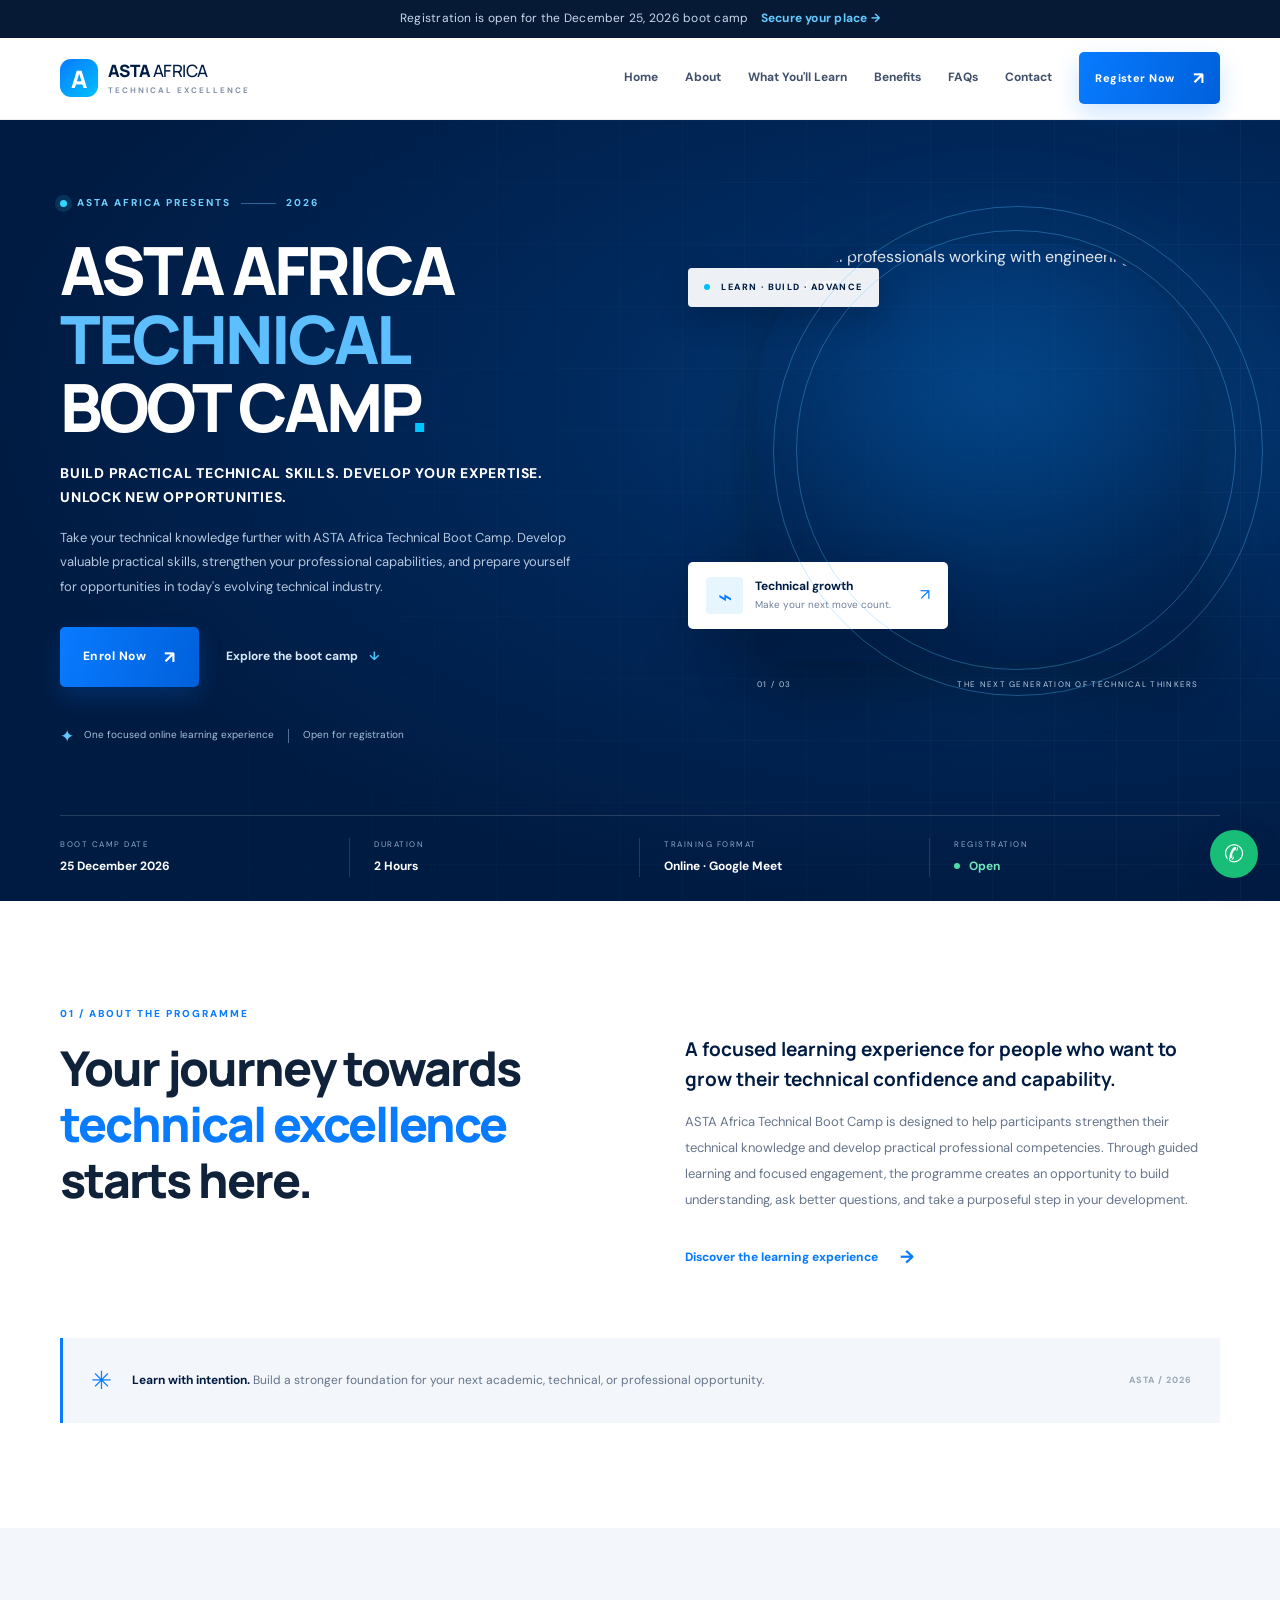
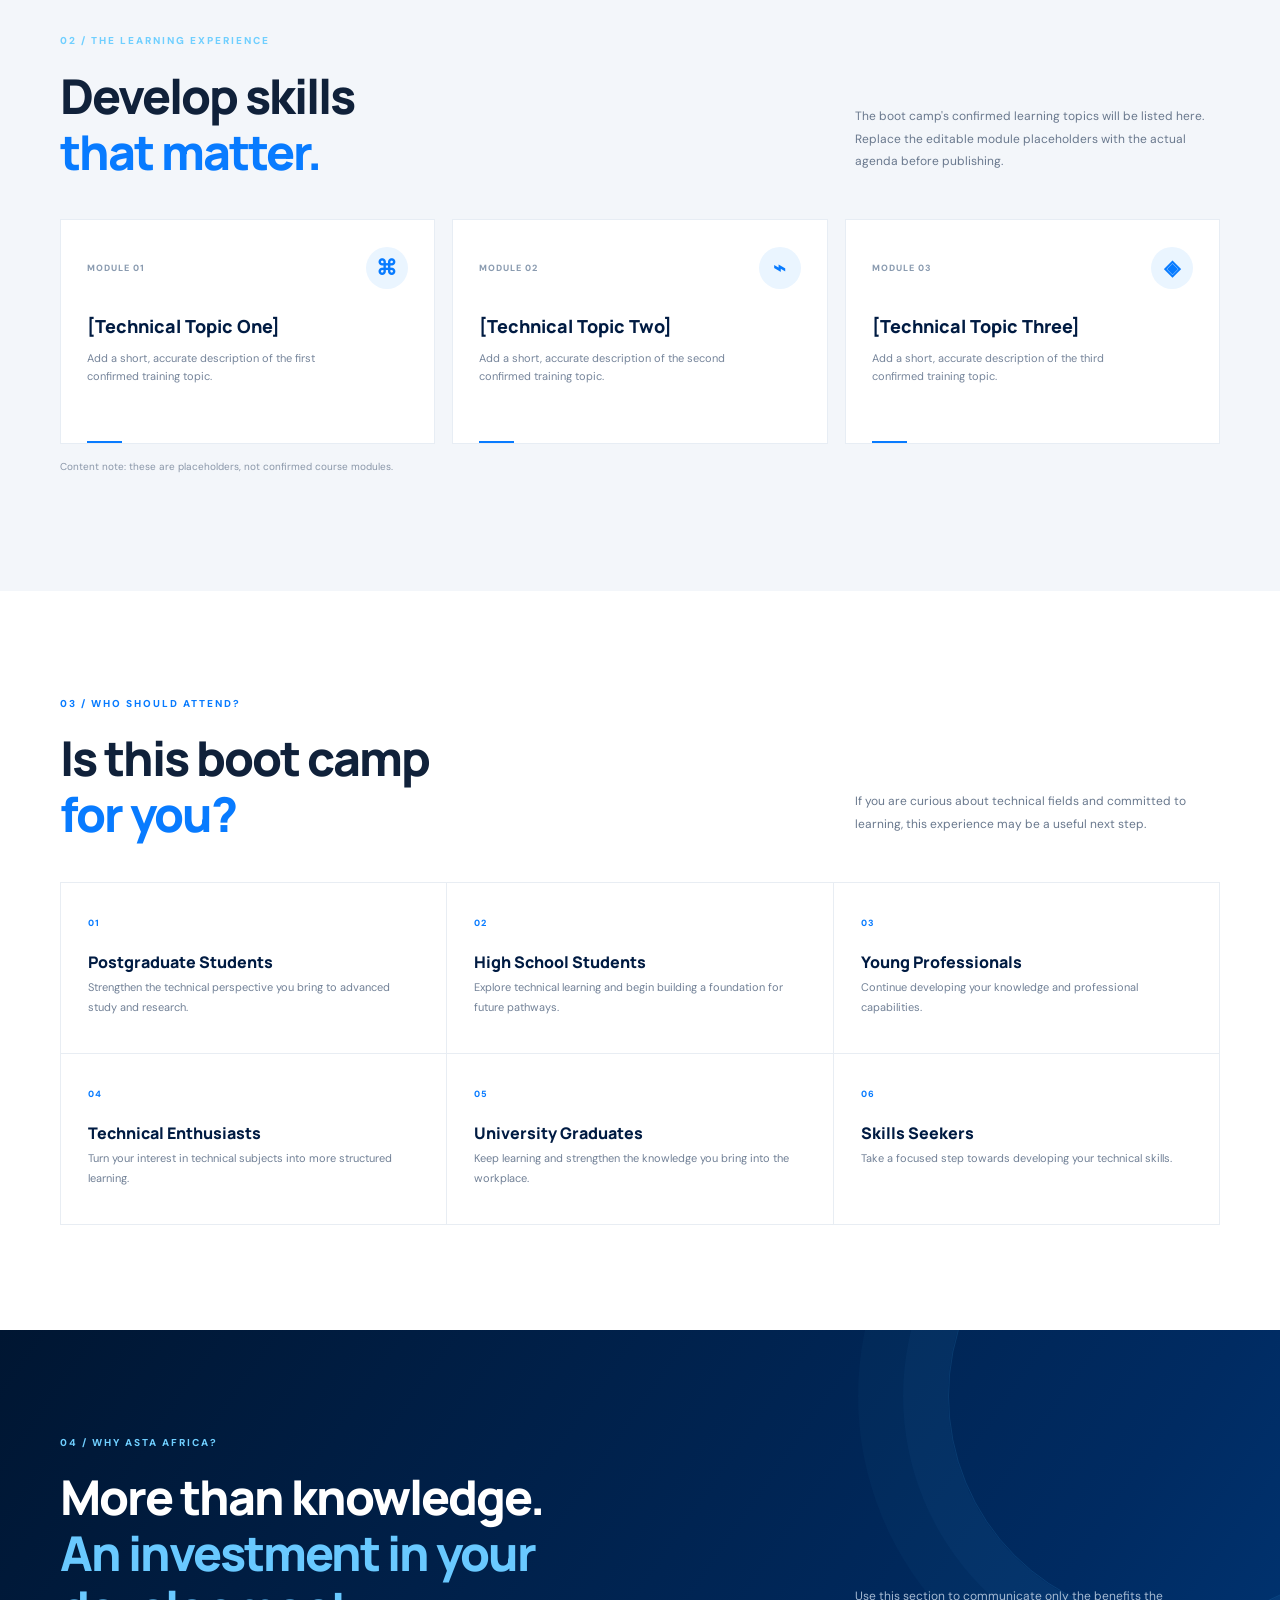
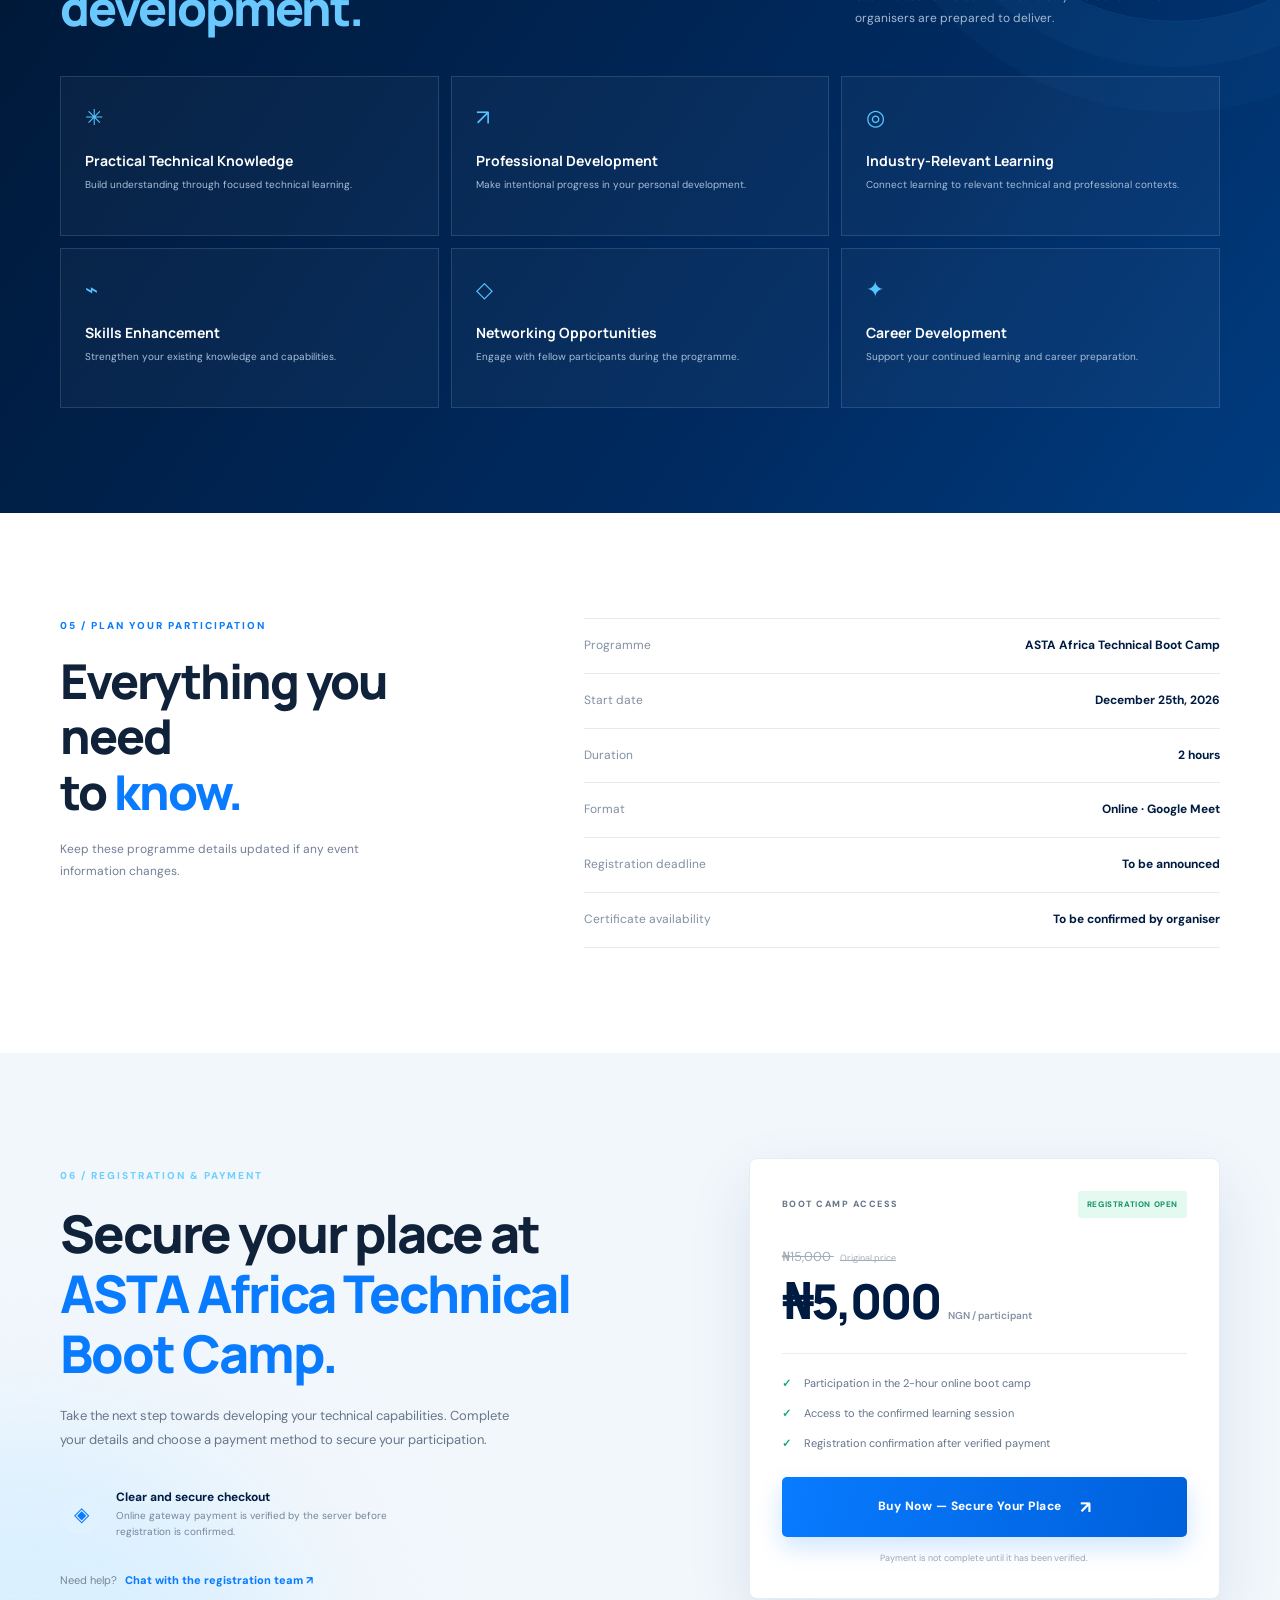
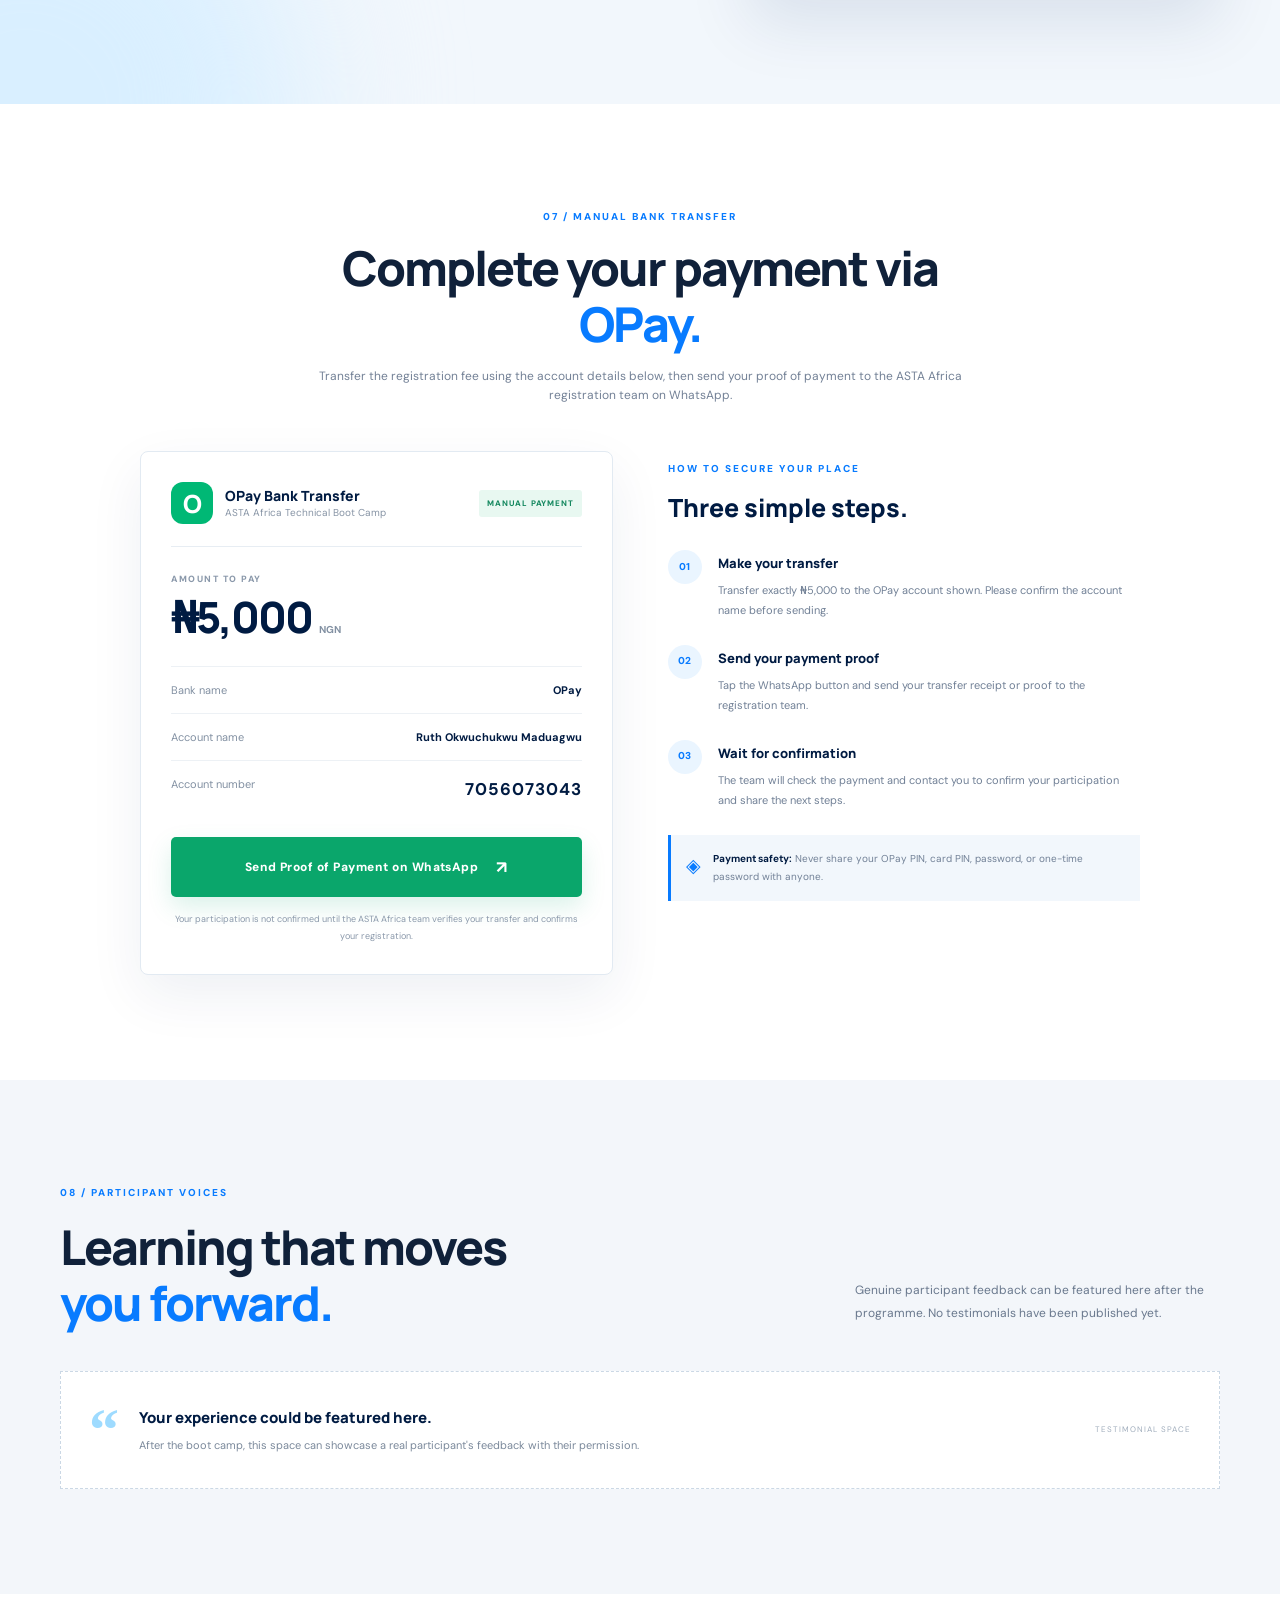
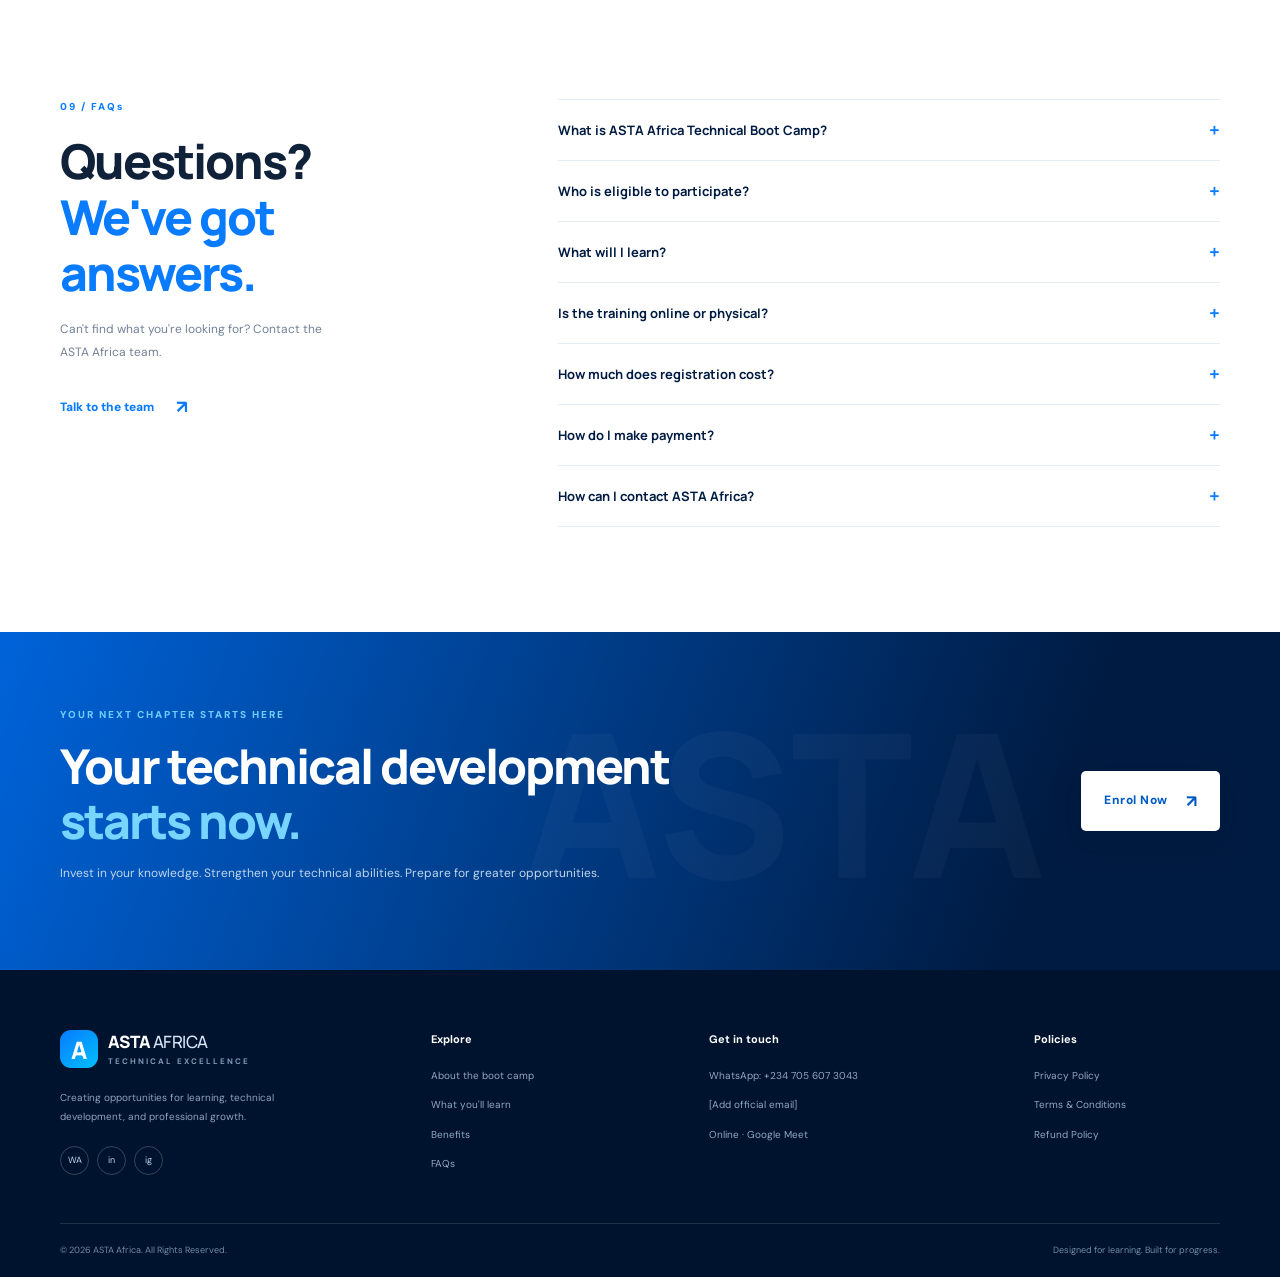
==== commit aed93d6a: "Add files via upload" ====
--- a/index.html
+++ b/index.html
@@ -126,42 +126,32 @@
           <div class="price">₦5,000 <small>NGN / participant</small></div>
           <div class="price-rule"></div>
           <ul class="price-includes"><li><span>✓</span> Participation in the 2-hour online boot camp</li><li><span>✓</span> Access to the confirmed learning session</li><li><span>✓</span> Registration confirmation after verified payment</li></ul>
-          <a href="#checkout" class="btn btn-full">Buy Now — Secure Your Place <span>↗</span></a>
+          <a href="#opay-payment" class="btn btn-full">Buy Now — Secure Your Place <span>↗</span></a>
           <p class="price-foot">Payment is not complete until it has been verified.</p>
         </div>
       </div>
     </section>
 
-    <section class="checkout-section section" id="checkout">
+    <section class="checkout-section section" id="opay-payment">
       <div class="container">
-        <div class="checkout-heading reveal"><div class="eyebrow dark-eyebrow">07 / COMPLETE YOUR ENROLMENT</div><h2>One step closer to <span>what's next.</span></h2><p>Enter your details, then choose secure online checkout or manual bank transfer.</p></div>
-        <div class="checkout-grid">
-          <form id="registration-form" class="form-card reveal">
-            <div class="form-step"><span>01</span><div><strong>Participant information</strong><small>Tell us who is attending.</small></div></div>
-            <div class="form-fields">
-              <label>Full name<input name="fullName" autocomplete="name" required maxlength="120" placeholder="Your full name"></label>
-              <label>Email address<input name="email" type="email" autocomplete="email" required maxlength="160" placeholder="you@example.com"></label>
-              <label>Phone number<input name="phone" type="tel" autocomplete="tel" required maxlength="30" placeholder="+234..."></label>
-              <label>Country<input name="country" required maxlength="80" placeholder="Country of residence"></label>
-              <label>Current occupation<select name="occupation" required><option value="">Select an option</option><option>Student</option><option>Graduate</option><option>Employed</option><option>Self-employed</option><option>Other</option></select></label>
-              <label>Educational background<input name="education" required maxlength="160" placeholder="e.g. B.Eng. Mechanical Engineering"></label>
-            </div>
-            <div class="form-step payment-step"><span>02</span><div><strong>Choose payment method</strong><small>Registration fee: ₦5,000</small></div></div>
-            <div class="payment-choice">
-              <label class="radio-card selected"><input type="radio" name="paymentMethod" value="paystack" checked><span class="radio-dot"></span><span><strong>Pay online</strong><small>Secure checkout via Paystack</small></span><b>↗</b></label>
-              <label class="radio-card"><input type="radio" name="paymentMethod" value="transfer"><span class="radio-dot"></span><span><strong>Bank transfer</strong><small>Transfer to the OPay account and submit proof</small></span><b>₦</b></label>
-            </div>
-            <button class="btn btn-full form-submit" type="submit" id="checkout-submit">Continue to secure payment <span>→</span></button>
-            <p class="form-legal">By continuing, you agree to the programme's <a href="#footer">terms and policies</a>. Your details are used to process this registration.</p>
-            <div class="form-message" id="form-message" role="status" aria-live="polite"></div>
-          </form>
-          <aside class="order-card reveal">
-            <div class="order-heading"><span>YOUR ORDER</span><span class="order-lock">◈ SECURE</span></div>
-            <div class="order-product"><div class="order-art">A<span>/</span></div><div><strong>ASTA Africa Technical Boot Camp</strong><small>Online · December 25, 2026</small></div></div>
-            <div class="order-row"><span>Original price</span><del>₦15,000</del></div><div class="order-row"><span>Registration price</span><strong>₦5,000</strong></div><div class="order-row total"><span>Total due</span><strong>₦5,000</strong></div>
-            <div class="transfer-info" id="transfer-info" hidden><h3>Manual OPay transfer</h3><p>Transfer exactly <strong>₦5,000</strong> to the account below. Your registration remains pending until the organiser verifies the transfer.</p><div><small>Bank</small><strong>OPay</strong></div><div><small>Account name</small><strong>Ruth Okwuchukwu Maduagwu</strong></div><div><small>Account number</small><strong>7056073043</strong></div><a class="btn btn-outline btn-full" href="https://wa.me/2347056073043?text=Hello%2C%20I%20have%20made%20payment%20for%20ASTA%20Africa%20Technical%20Boot%20Camp.%20Please%20find%20my%20proof%20of%20payment." target="_blank" rel="noopener">Send payment proof on WhatsApp ↗</a><small class="manual-warning">Do not send card PINs, passwords, or OTPs.</small></div>
-            <div class="order-assurance"><span>✓</span> Payment confirmation is issued only after verification.</div>
-          </aside>
+        <div class="checkout-heading reveal"><div class="eyebrow dark-eyebrow">07 / MANUAL BANK TRANSFER</div><h2>Complete your payment via <span>OPay.</span></h2><p>Transfer the registration fee using the account details below, then send your proof of payment to the ASTA Africa registration team on WhatsApp.</p></div>
+        <div class="opay-layout">
+          <div class="opay-card reveal">
+            <div class="opay-card-head"><span class="opay-logo">O</span><div><strong>OPay Bank Transfer</strong><small>ASTA Africa Technical Boot Camp</small></div><span class="manual-badge">MANUAL PAYMENT</span></div>
+            <div class="opay-amount-label">AMOUNT TO PAY</div><div class="opay-amount">₦5,000 <small>NGN</small></div>
+            <div class="opay-detail"><span>Bank name</span><strong>OPay</strong></div>
+            <div class="opay-detail"><span>Account name</span><strong>Ruth Okwuchukwu Maduagwu</strong></div>
+            <div class="opay-detail"><span>Account number</span><strong class="account-number">7056073043</strong></div>
+            <a class="btn btn-full proof-button" href="https://wa.me/2347056073043?text=Hello%2C%20I%20have%20made%20payment%20for%20ASTA%20Africa%20Technical%20Boot%20Camp.%20Please%20find%20my%20proof%20of%20payment." target="_blank" rel="noopener">Send Proof of Payment on WhatsApp <span>↗</span></a>
+            <p class="opay-footnote">Your participation is not confirmed until the ASTA Africa team verifies your transfer and confirms your registration.</p>
+          </div>
+          <div class="opay-instructions reveal">
+            <div class="eyebrow dark-eyebrow">HOW TO SECURE YOUR PLACE</div><h3>Three simple steps.</h3>
+            <div class="instruction"><span>01</span><div><strong>Make your transfer</strong><p>Transfer exactly ₦5,000 to the OPay account shown. Please confirm the account name before sending.</p></div></div>
+            <div class="instruction"><span>02</span><div><strong>Send your payment proof</strong><p>Tap the WhatsApp button and send your transfer receipt or proof to the registration team.</p></div></div>
+            <div class="instruction"><span>03</span><div><strong>Wait for confirmation</strong><p>The team will check the payment and contact you to confirm your participation and share the next steps.</p></div></div>
+            <div class="payment-safety"><span>◈</span><p><strong>Payment safety:</strong> Never share your OPay PIN, card PIN, password, or one-time password with anyone.</p></div>
+          </div>
         </div>
       </div>
     </section>
@@ -182,7 +172,7 @@
           <details><summary>What will I learn?<span>+</span></summary><p>The exact training topics will be announced by the organisers. The learning module section will be updated when the final agenda is confirmed.</p></details>
           <details><summary>Is the training online or physical?<span>+</span></summary><p>The session is online and will be hosted via Google Meet. Joining instructions will be provided to confirmed participants.</p></details>
           <details><summary>How much does registration cost?<span>+</span></summary><p>The current registration price displayed is ₦5,000 per participant.</p></details>
-          <details><summary>How do I make payment?<span>+</span></summary><p>You can use the secure Paystack checkout when configured, or select manual bank transfer to see the OPay account details. Manual transfers require organiser verification before confirmation.</p></details>
+          <details><summary>How do I make payment?<span>+</span></summary><p>Make a manual transfer to the OPay account displayed in the payment section, then send your proof through WhatsApp. Your place is confirmed after the organiser verifies the transfer.</p></details>
           <details><summary>How can I contact ASTA Africa?<span>+</span></summary><p>Contact the registration team through WhatsApp at +234 705 607 3043.</p></details>
         </div>
       </div>
--- a/style.css
+++ b/style.css
@@ -20,3 +20,17 @@
 
 /* Secondary pages */
 .policy-page{padding-top:65px;padding-bottom:100px;max-width:850px}.policy-page h1{font:800 42px var(--display);color:var(--navy);margin-top:35px}.policy-page p{font-size:14px;color:#64748b;line-height:1.9}.result-body{min-height:100vh;background:linear-gradient(135deg,#001b42,#003b7d);display:grid;place-items:center;padding:25px}.result-card{background:white;max-width:480px;width:100%;padding:42px;border-radius:9px;text-align:center;box-shadow:0 25px 80px #00132e66}.result-card .brand{justify-content:center}.result-icon{width:62px;height:62px;margin:35px auto 15px;border-radius:50%;display:grid;place-items:center;background:#e5f5ff;color:#087bff;font-size:28px;font-weight:800}.result-card h1{font:800 26px var(--display);color:var(--navy)}.result-card>p{font-size:12px;color:#718096;line-height:1.8}.result-ref{font-weight:800;color:#087bff!important}.result-help a{color:#087bff;font-weight:800}.result-card .btn{margin-top:15px}
+
+/* OPay-only manual payment section */
+.opay-layout{display:grid;grid-template-columns:1fr 1fr;gap:55px;align-items:start;max-width:1000px;margin:0 auto}
+.opay-card{background:#fff;border:1px solid #e2eaf2;border-radius:8px;padding:30px;box-shadow:0 20px 55px #002b6212}
+.opay-card-head{display:flex;align-items:center;gap:12px;padding-bottom:22px;border-bottom:1px solid #e7edf3}
+.opay-logo{width:42px;height:42px;border-radius:12px;background:#00b875;color:#fff;display:grid;place-items:center;font:800 25px var(--display)}
+.opay-card-head strong,.opay-card-head small{display:block}.opay-card-head strong{font:800 14px var(--display);color:var(--navy)}.opay-card-head small{font-size:10px;color:#8794a5}
+.manual-badge{margin-left:auto;background:#e8f8f1;color:#13875e;font-size:8px;font-weight:800;letter-spacing:.8px;padding:7px 8px;border-radius:3px}
+.opay-amount-label{font-size:9px;letter-spacing:1.5px;font-weight:800;color:#8a98aa;margin-top:25px}.opay-amount{font:800 43px var(--display);letter-spacing:-2px;color:var(--navy);margin-bottom:20px}.opay-amount small{font:700 10px var(--font);letter-spacing:0;color:#8290a2}
+.opay-detail{display:flex;justify-content:space-between;gap:18px;padding:14px 0;border-top:1px solid #edf1f5;font-size:11px}.opay-detail span{color:#8290a2}.opay-detail strong{color:var(--navy);text-align:right}.account-number{font-size:17px;letter-spacing:1px}
+.proof-button{margin-top:20px;background:#0aa66b;box-shadow:0 10px 25px #0aa66b25}.opay-footnote{font-size:9px;line-height:1.8;color:#8a98aa;text-align:center;margin:14px 0 0}
+.opay-instructions{padding:10px 0}.opay-instructions h3{font:800 25px var(--display);color:var(--navy);margin:12px 0 25px}.instruction{display:flex;gap:16px;margin:0 0 24px}.instruction>span{width:34px;height:34px;flex:0 0 34px;display:grid;place-items:center;border-radius:50%;background:#eaf5ff;color:#087bff;font-size:10px;font-weight:800}.instruction strong{font:800 13px var(--display);color:var(--navy)}.instruction p{font-size:11px;line-height:1.8;color:#718096;margin:5px 0 0}
+.payment-safety{display:flex;gap:12px;background:#f2f7fc;padding:15px;border-left:3px solid #087bff;margin-top:10px}.payment-safety>span{color:#087bff;font-size:19px}.payment-safety p{font-size:10px;line-height:1.8;color:#718096;margin:0}.payment-safety strong{color:var(--navy)}
+@media(max-width:760px){.opay-layout{grid-template-columns:1fr;gap:25px}.opay-card{padding:22px}.opay-instructions{padding:10px 2px}}
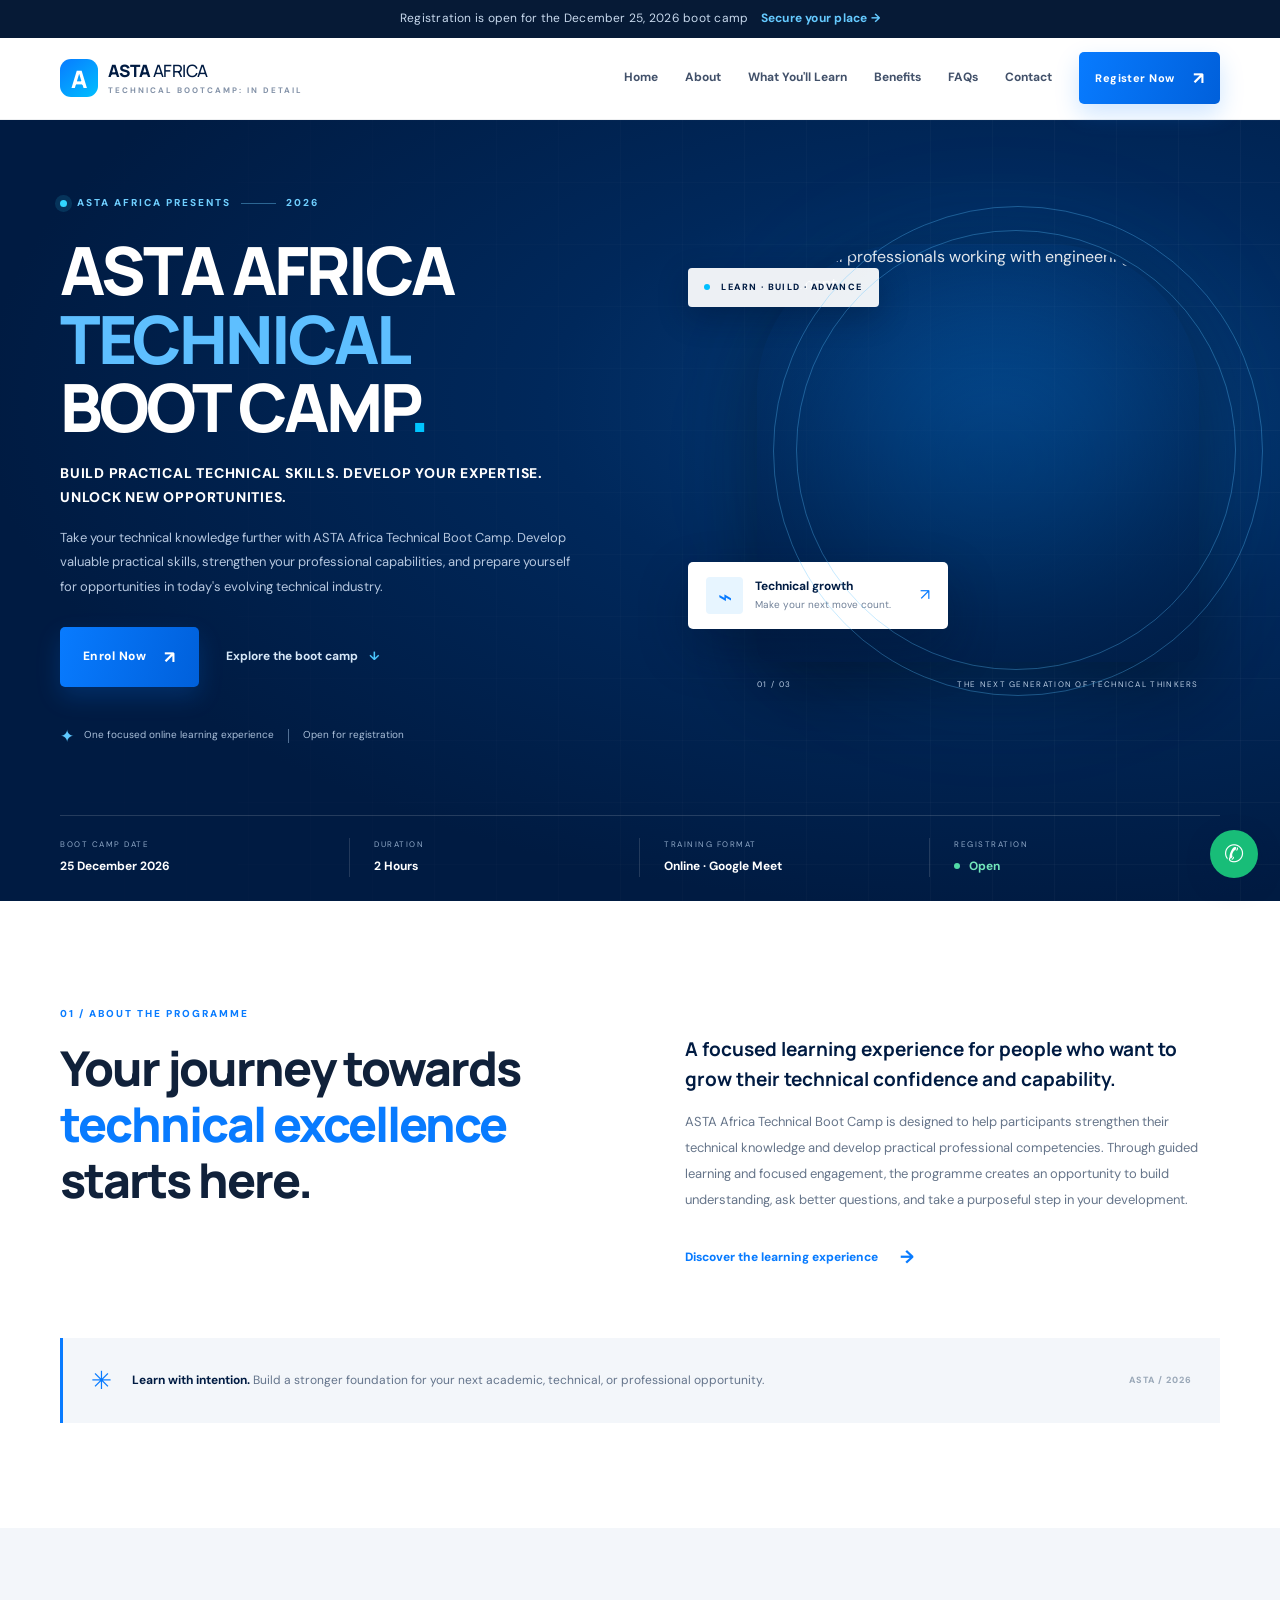
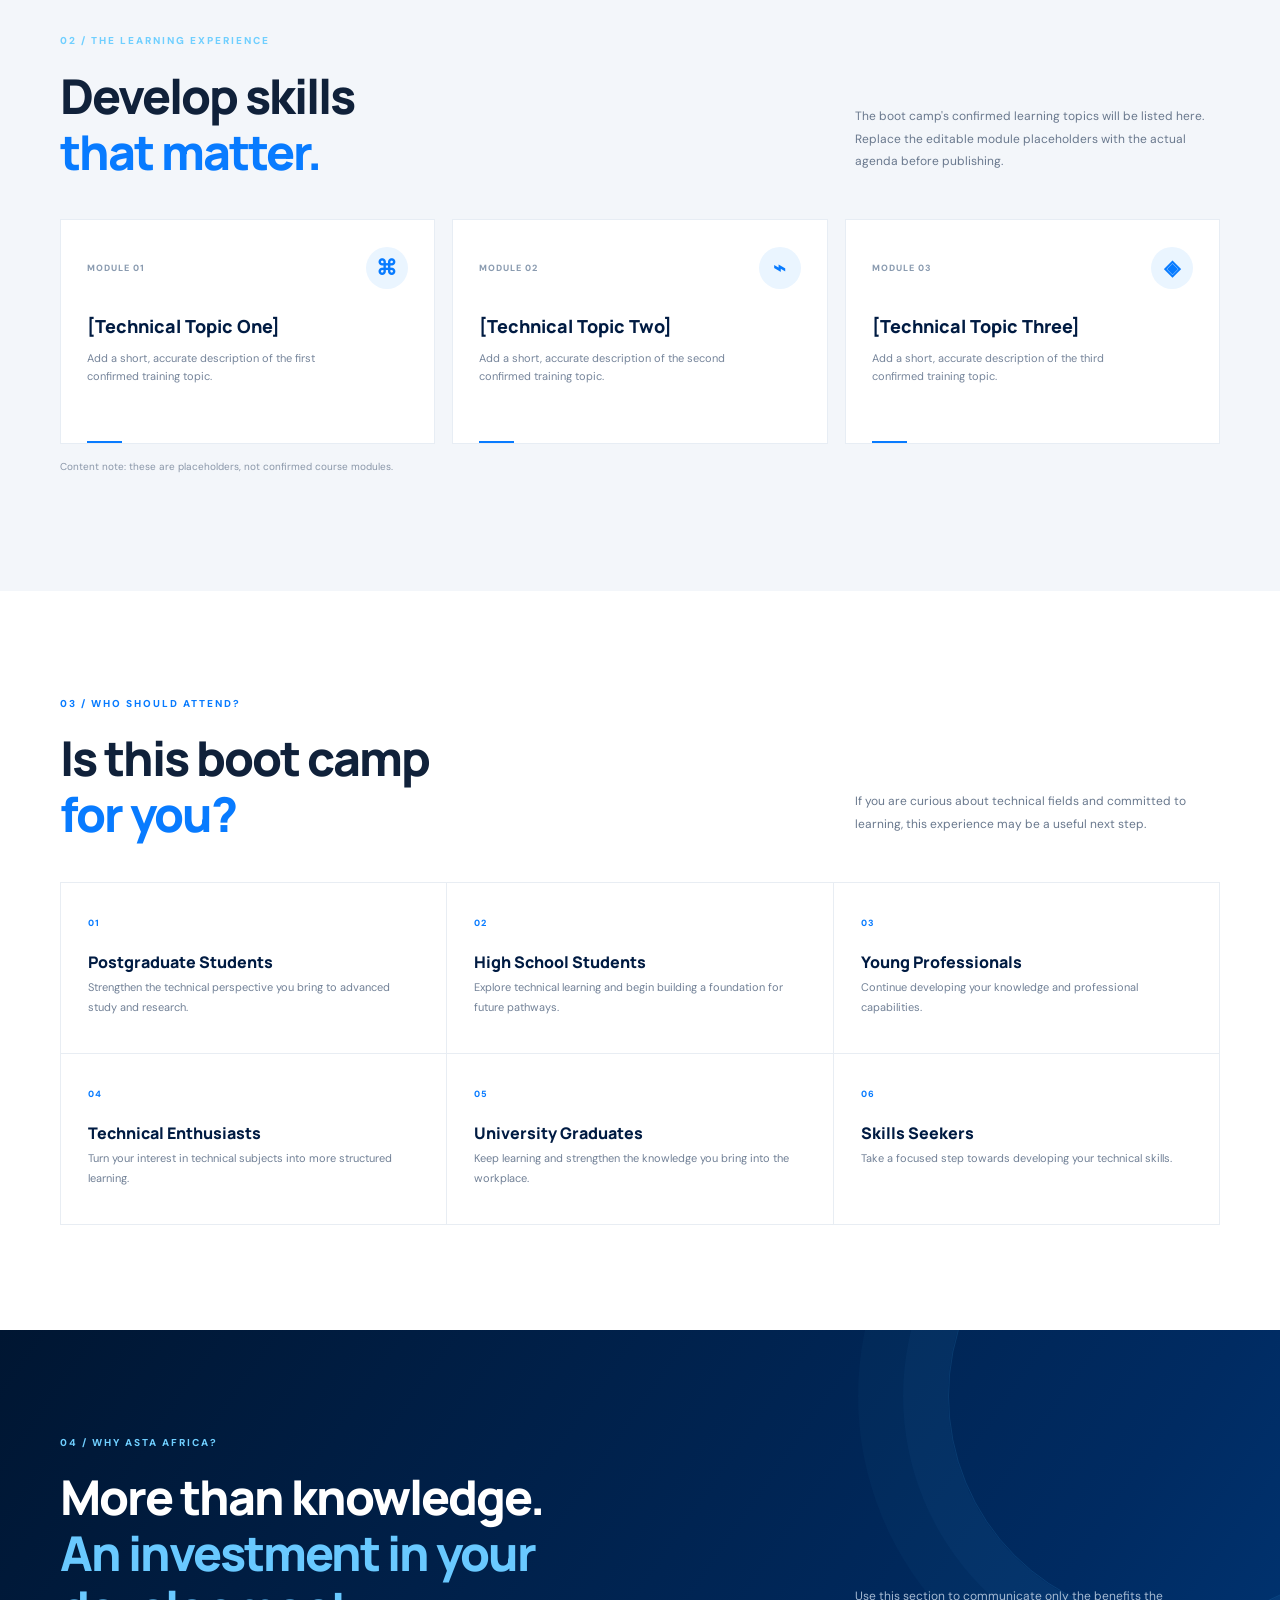
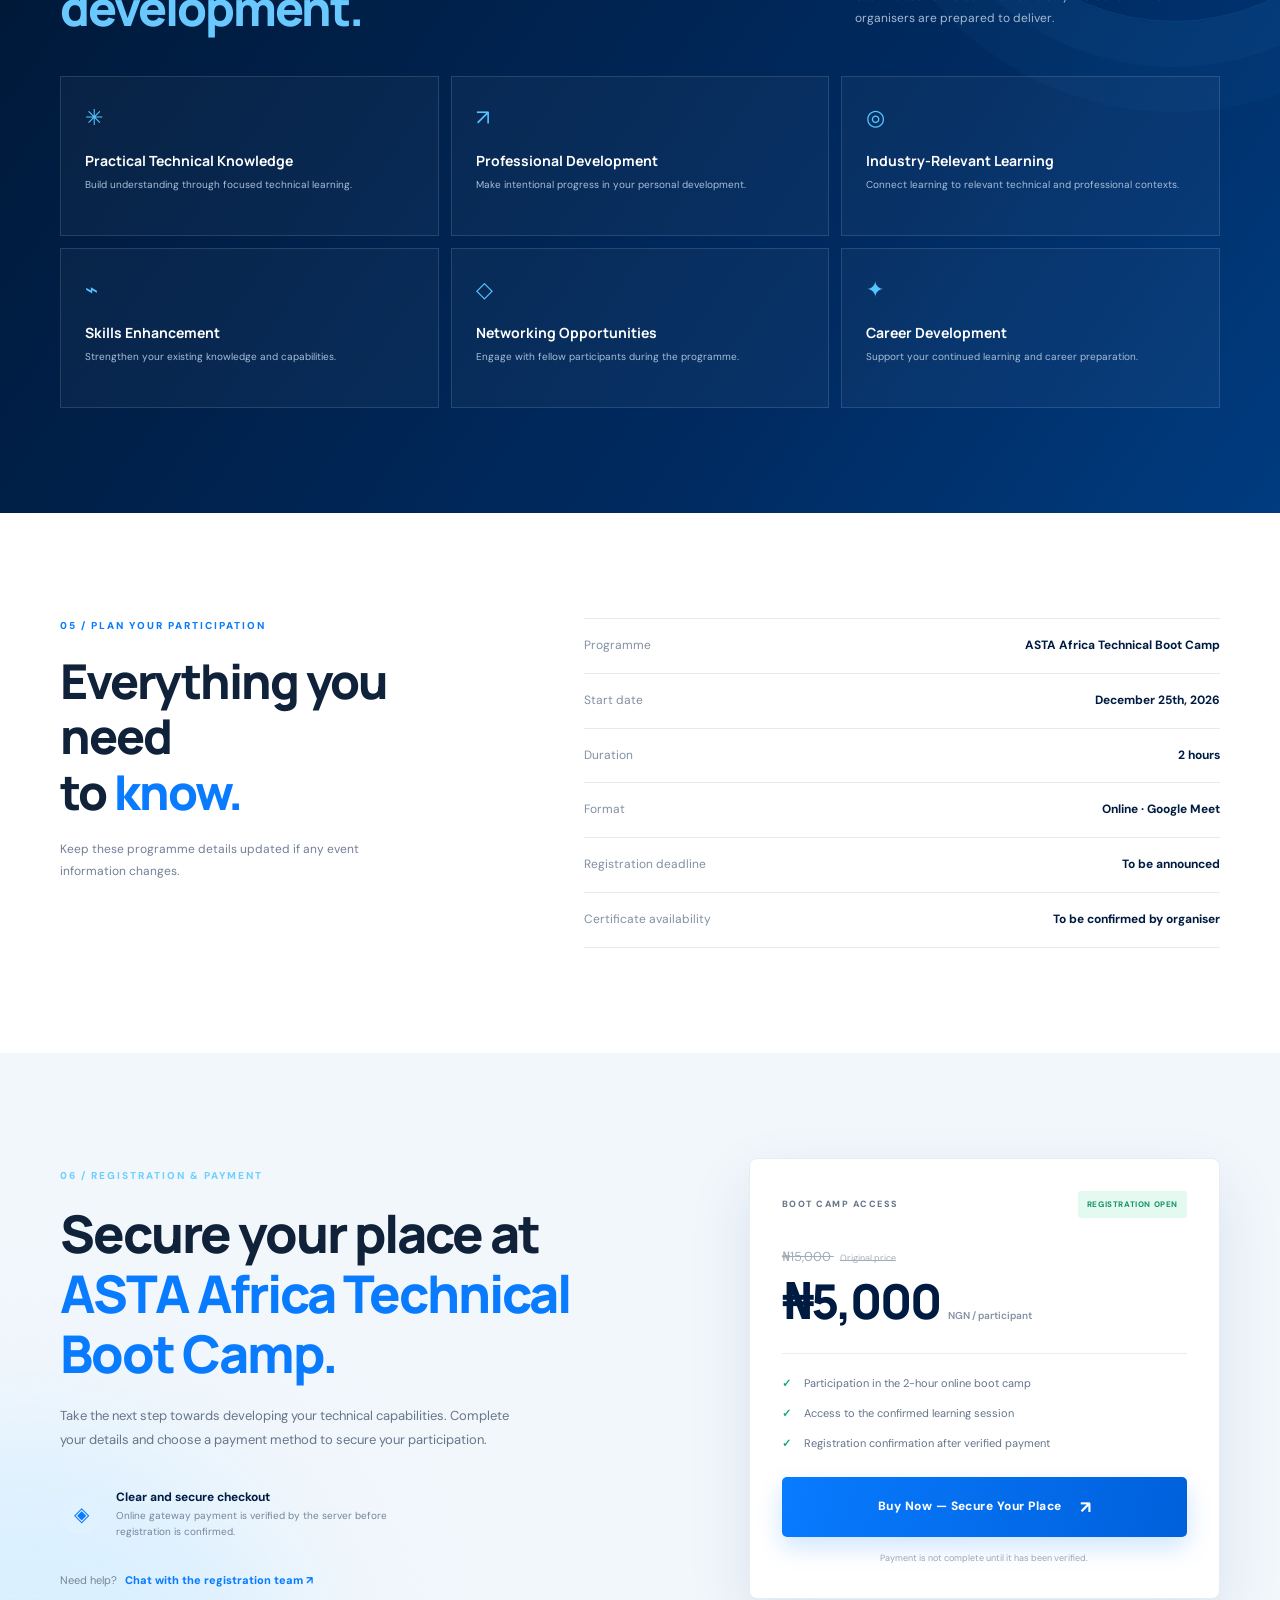
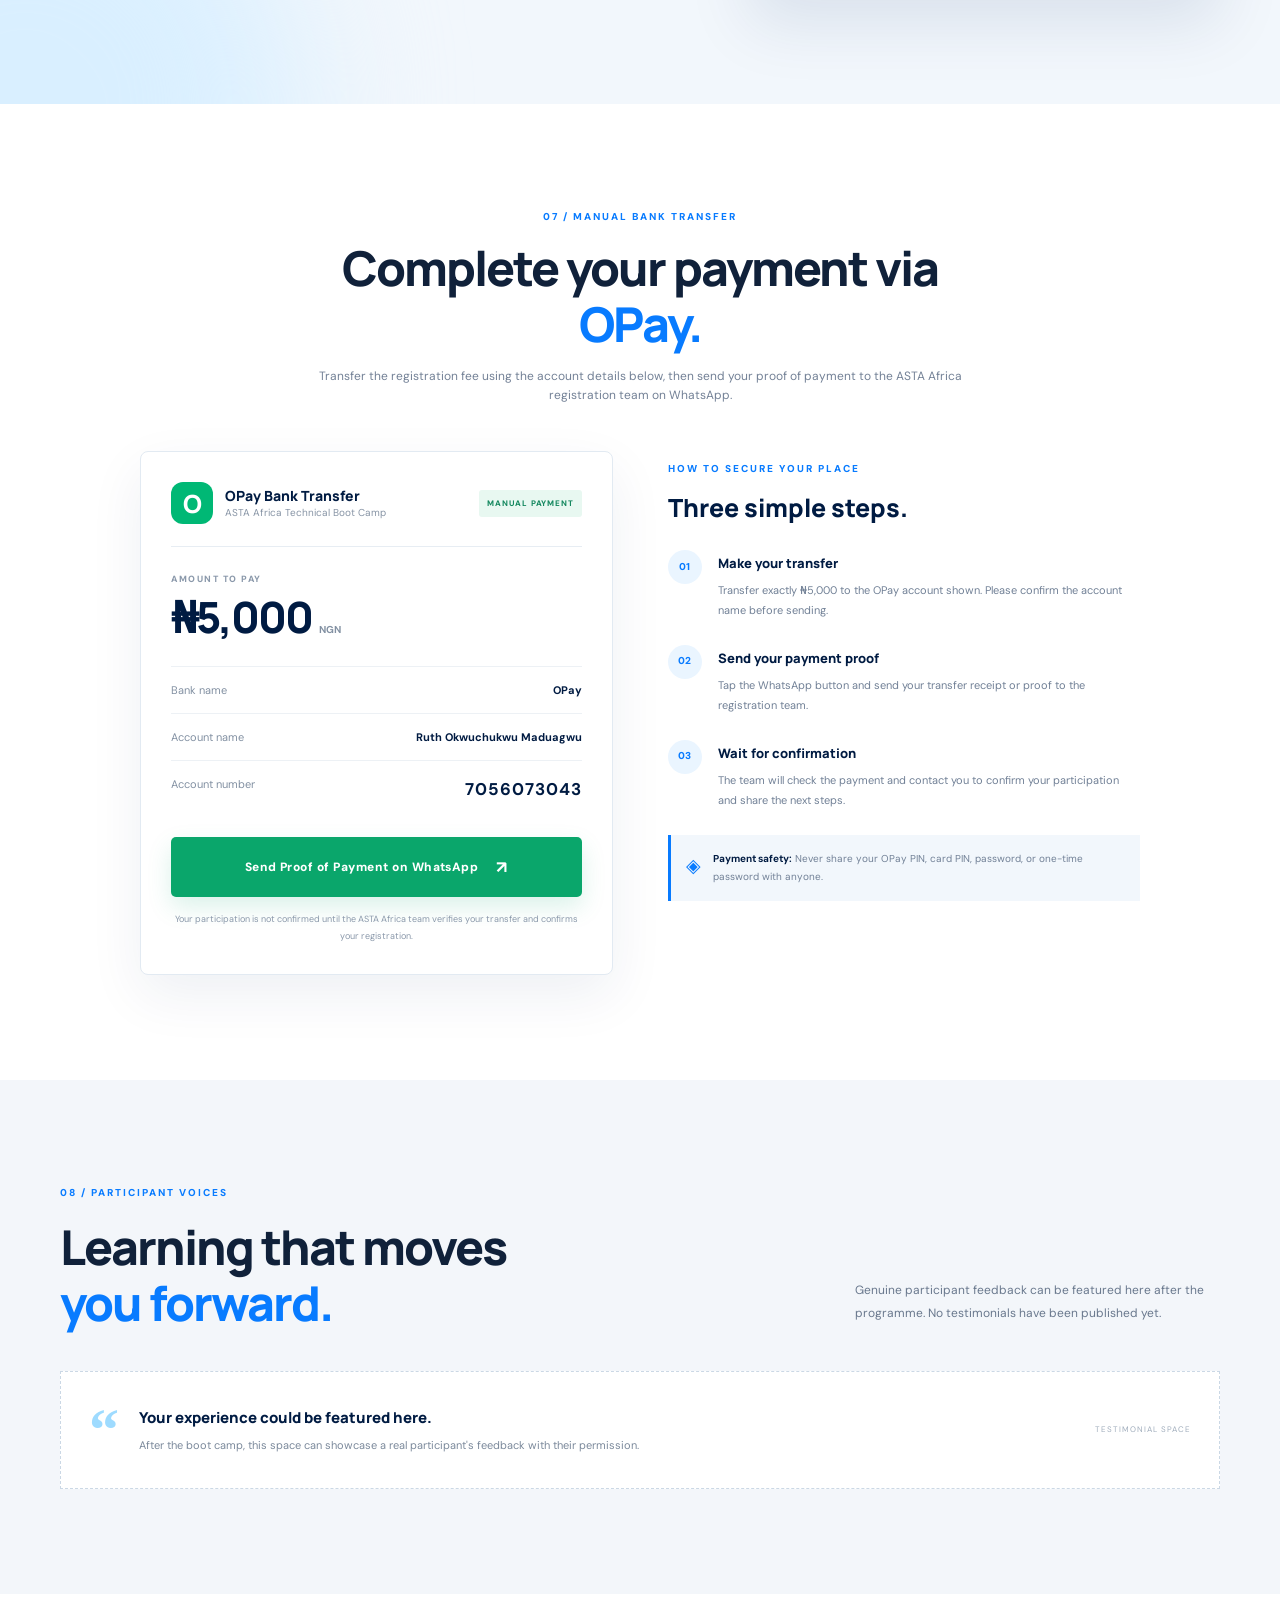
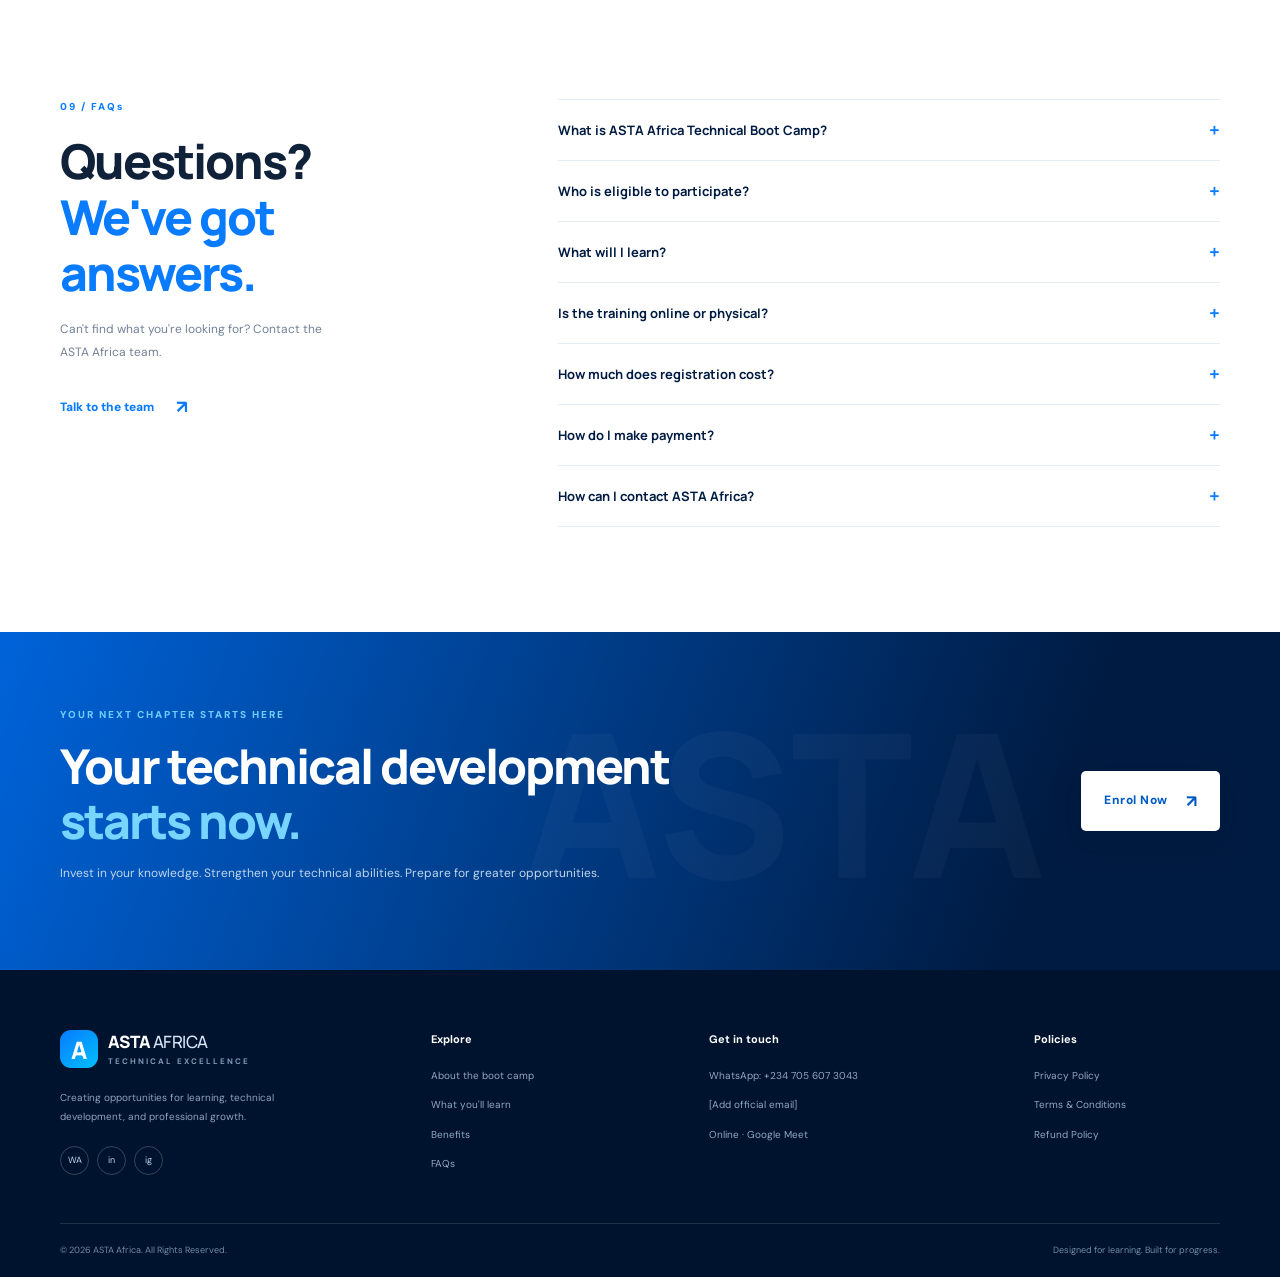
==== commit aaa5d5c1: "Update navigation link text for bootcamp details" ====
--- a/index.html
+++ b/index.html
@@ -15,7 +15,7 @@
   <div class="announcement">Registration is open for the December 25, 2026 boot camp <a href="#pricing">Secure your place <span aria-hidden="true">→</span></a></div>
   <header class="site-header" id="top">
     <nav class="nav container" aria-label="Main navigation">
-      <a class="brand" href="#top" aria-label="ASTA Africa home"><span class="brand-mark">A</span><span>ASTA<span class="brand-light"> AFRICA</span><small>TECHNICAL EXCELLENCE</small></span></a>
+      <a class="brand" href="#top" aria-label="ASTA Africa home"><span class="brand-mark">A</span><span>ASTA<span class="brand-light"> AFRICA</span><small>TECHNICAL BOOTCAMP: IN DETAIL</small></span></a>
       <button class="menu-toggle" aria-label="Open navigation menu" aria-expanded="false"><span></span><span></span><span></span></button>
       <div class="nav-links">
         <a href="#top">Home</a><a href="#about">About</a><a href="#learning">What You'll Learn</a><a href="#benefits">Benefits</a><a href="#faq">FAQs</a><a href="#contact">Contact</a>
@@ -195,4 +195,4 @@
   <a class="whatsapp-float" href="https://wa.me/2347056073043" target="_blank" rel="noopener" aria-label="Chat with ASTA Africa on WhatsApp">✆</a>
   <script src="script.js"></script>
 </body>
-</html>+</html>
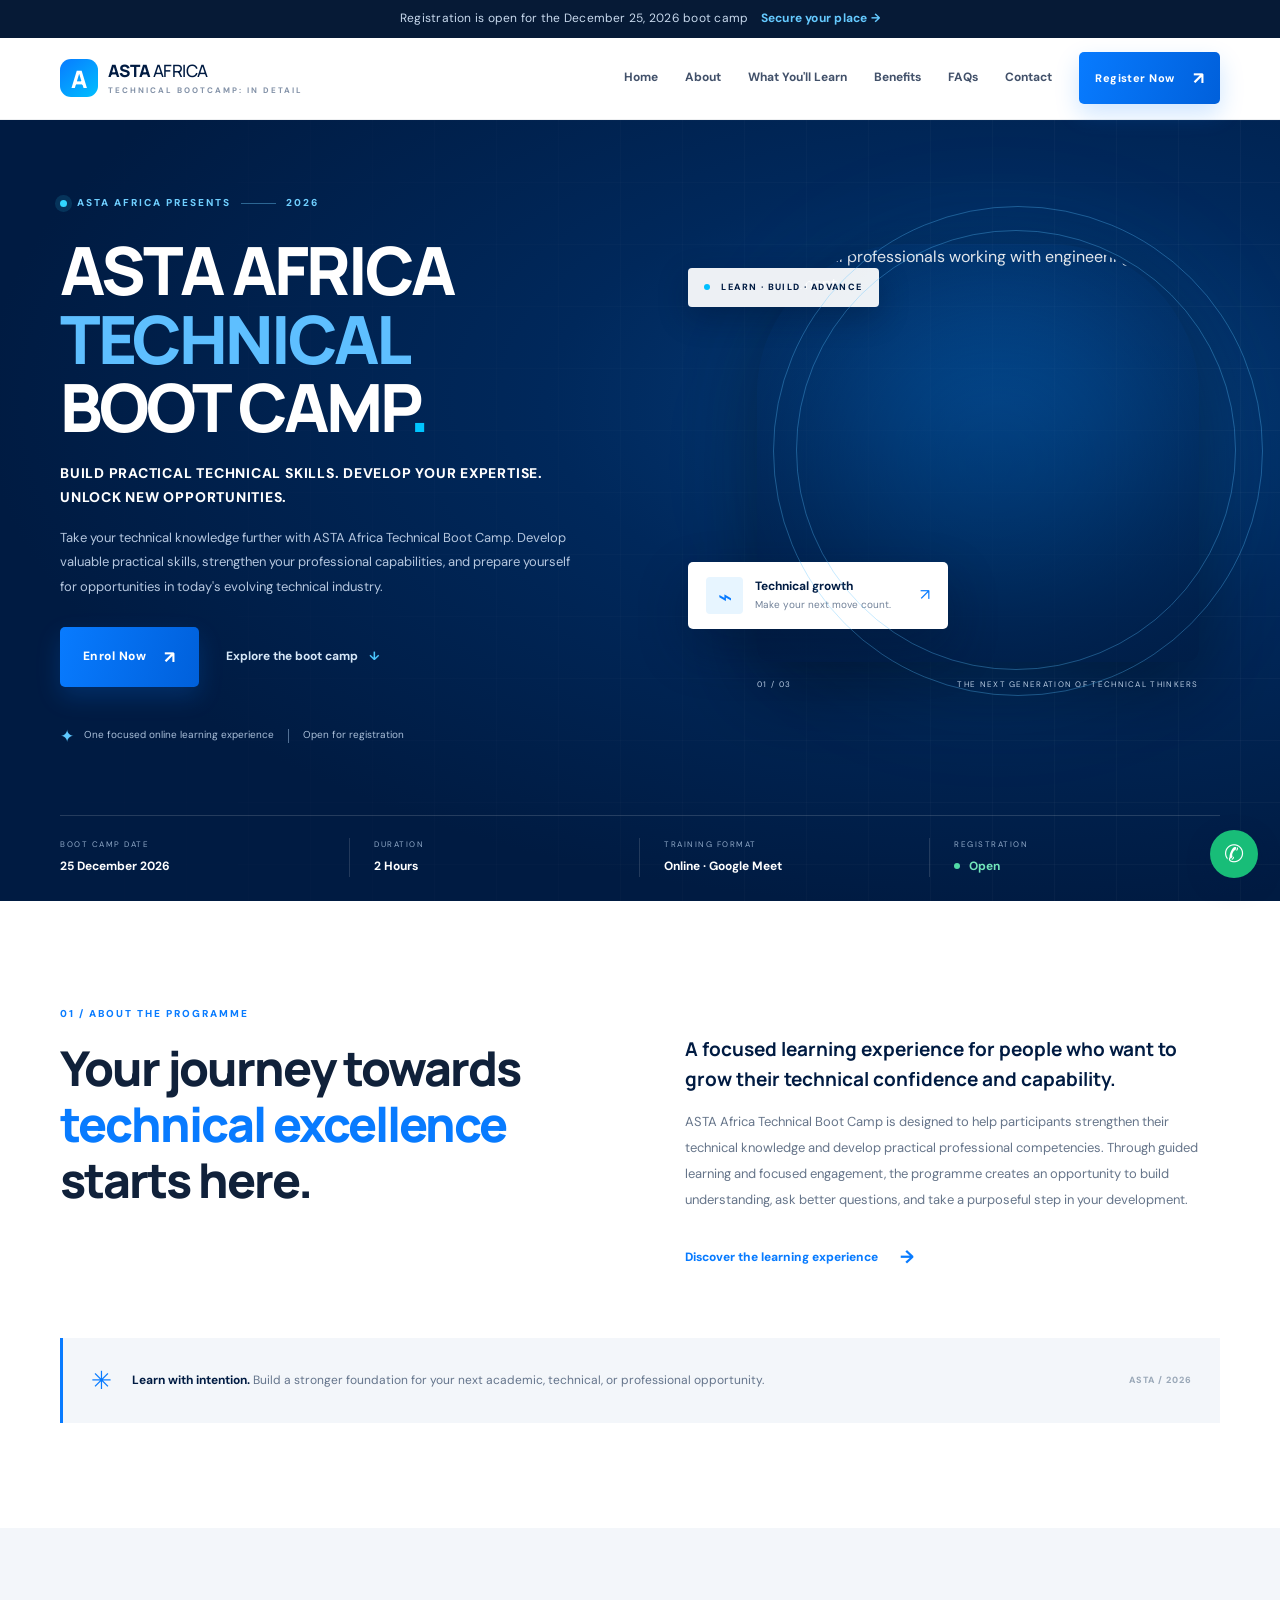
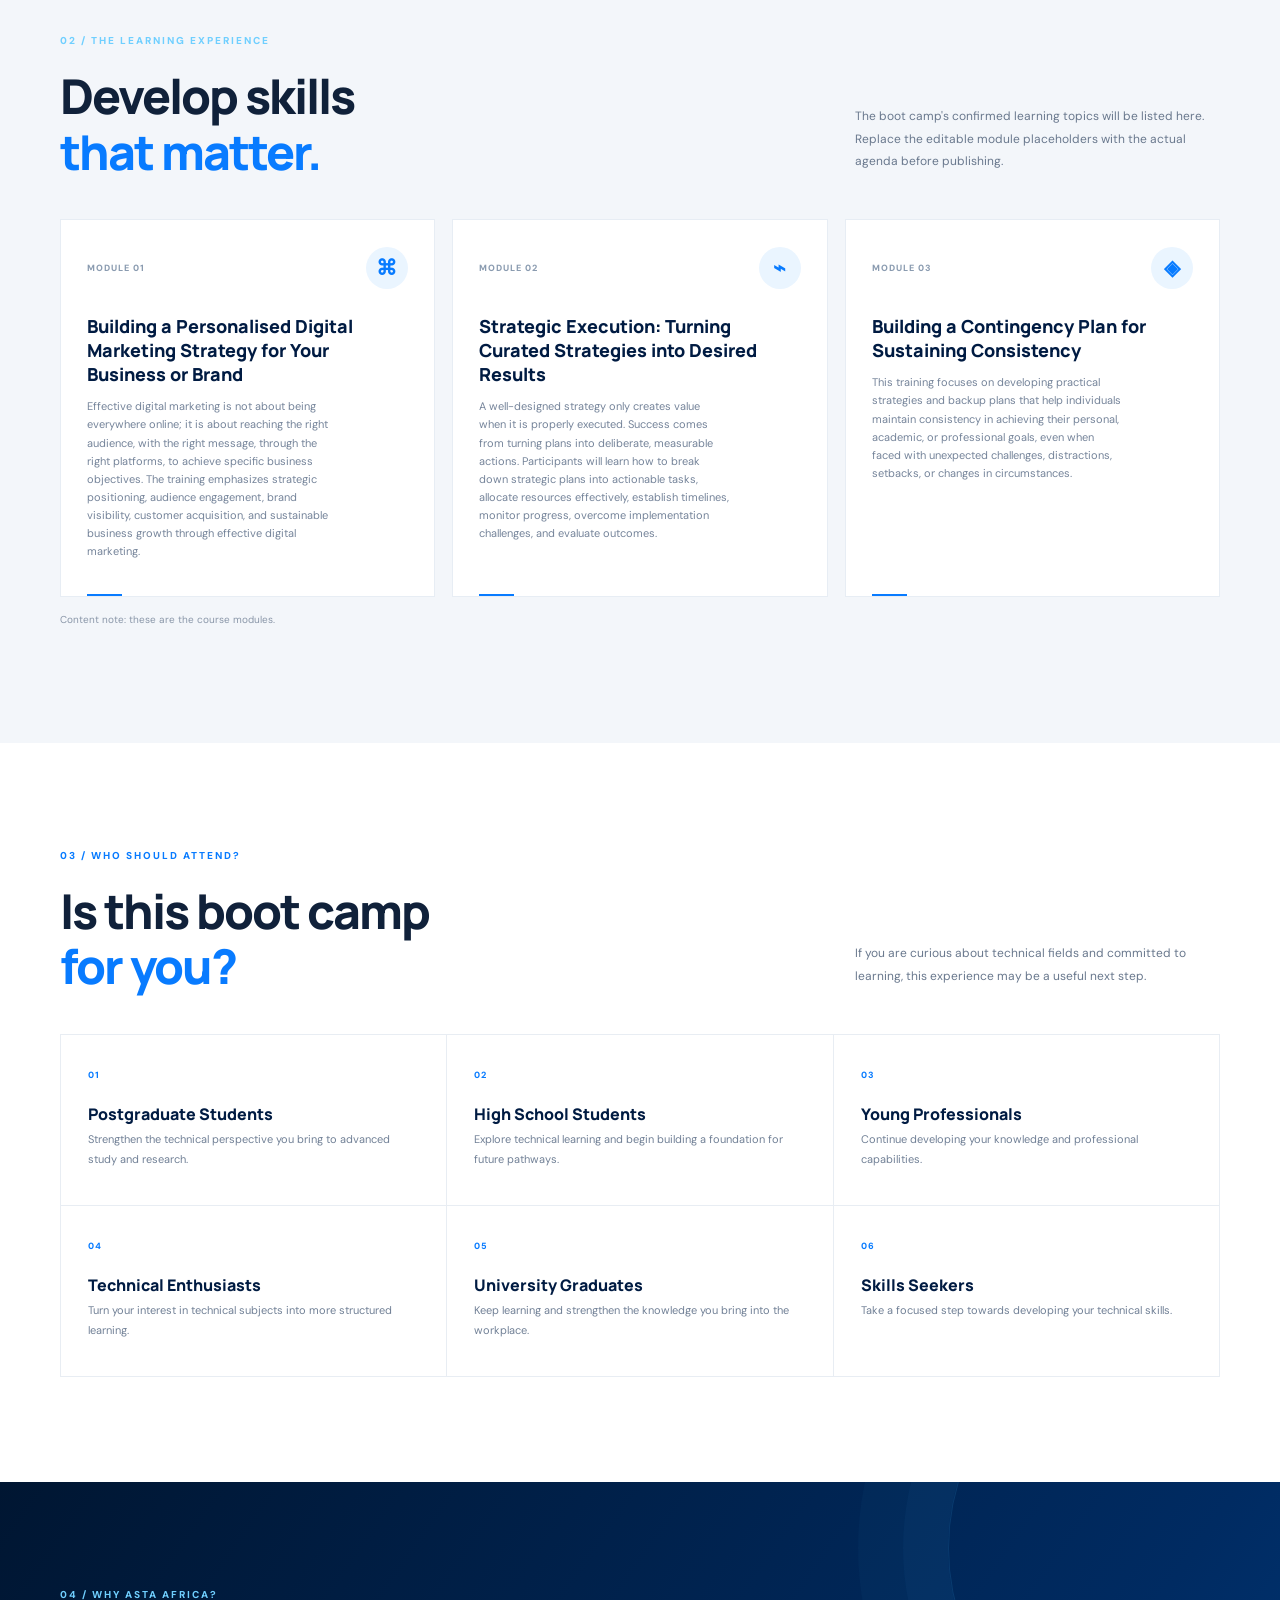
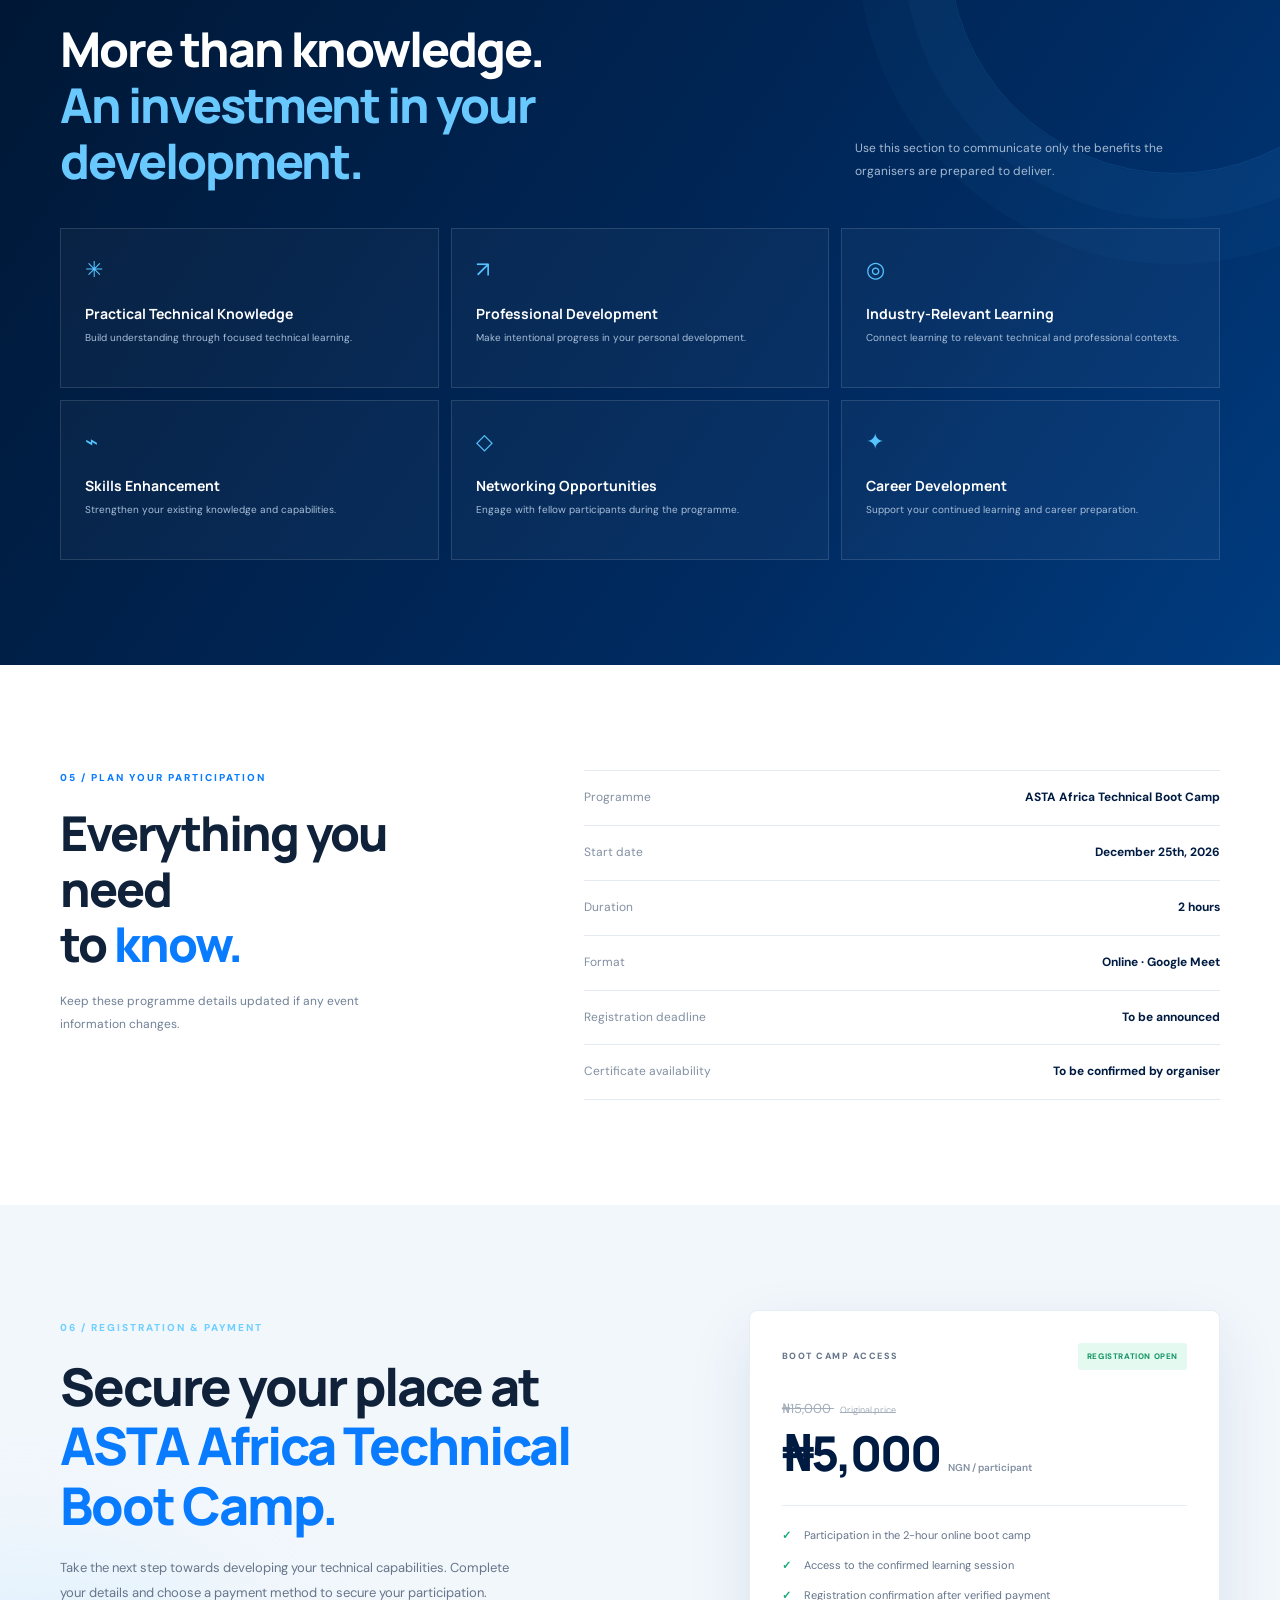
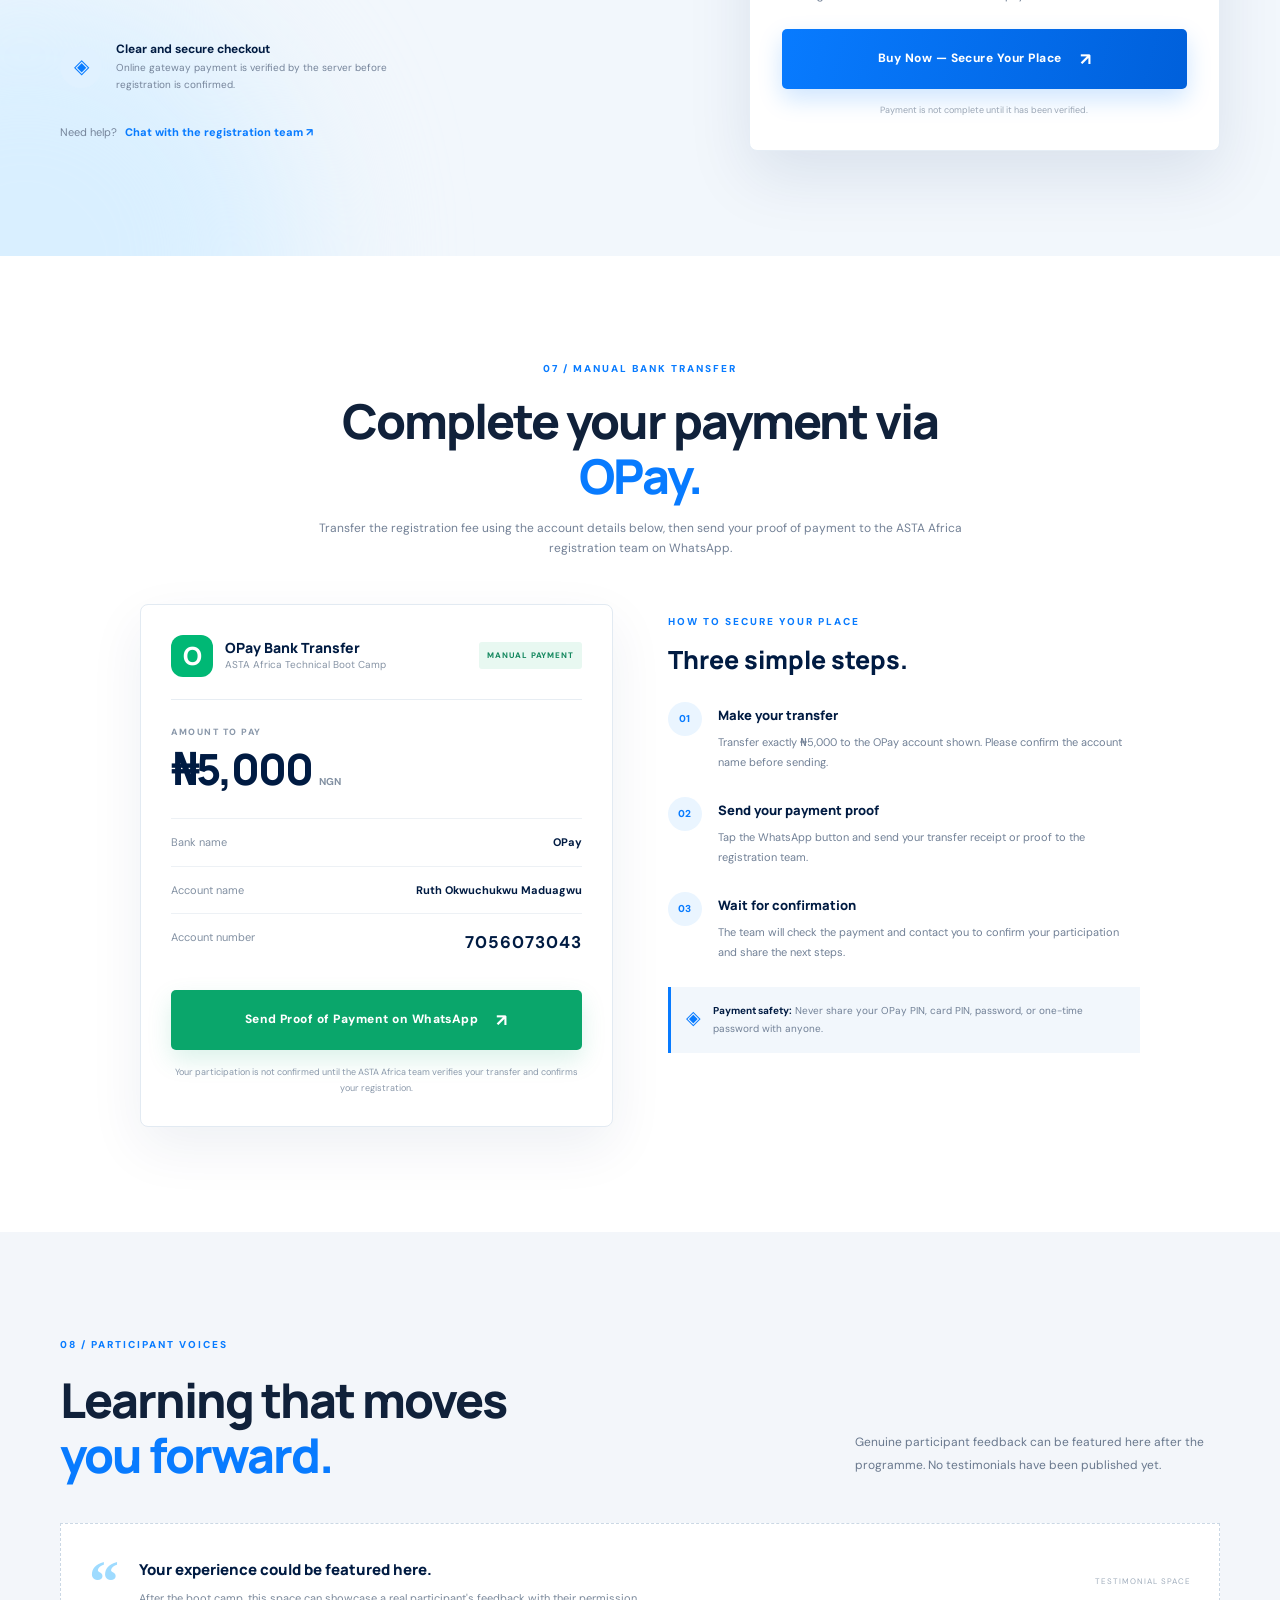
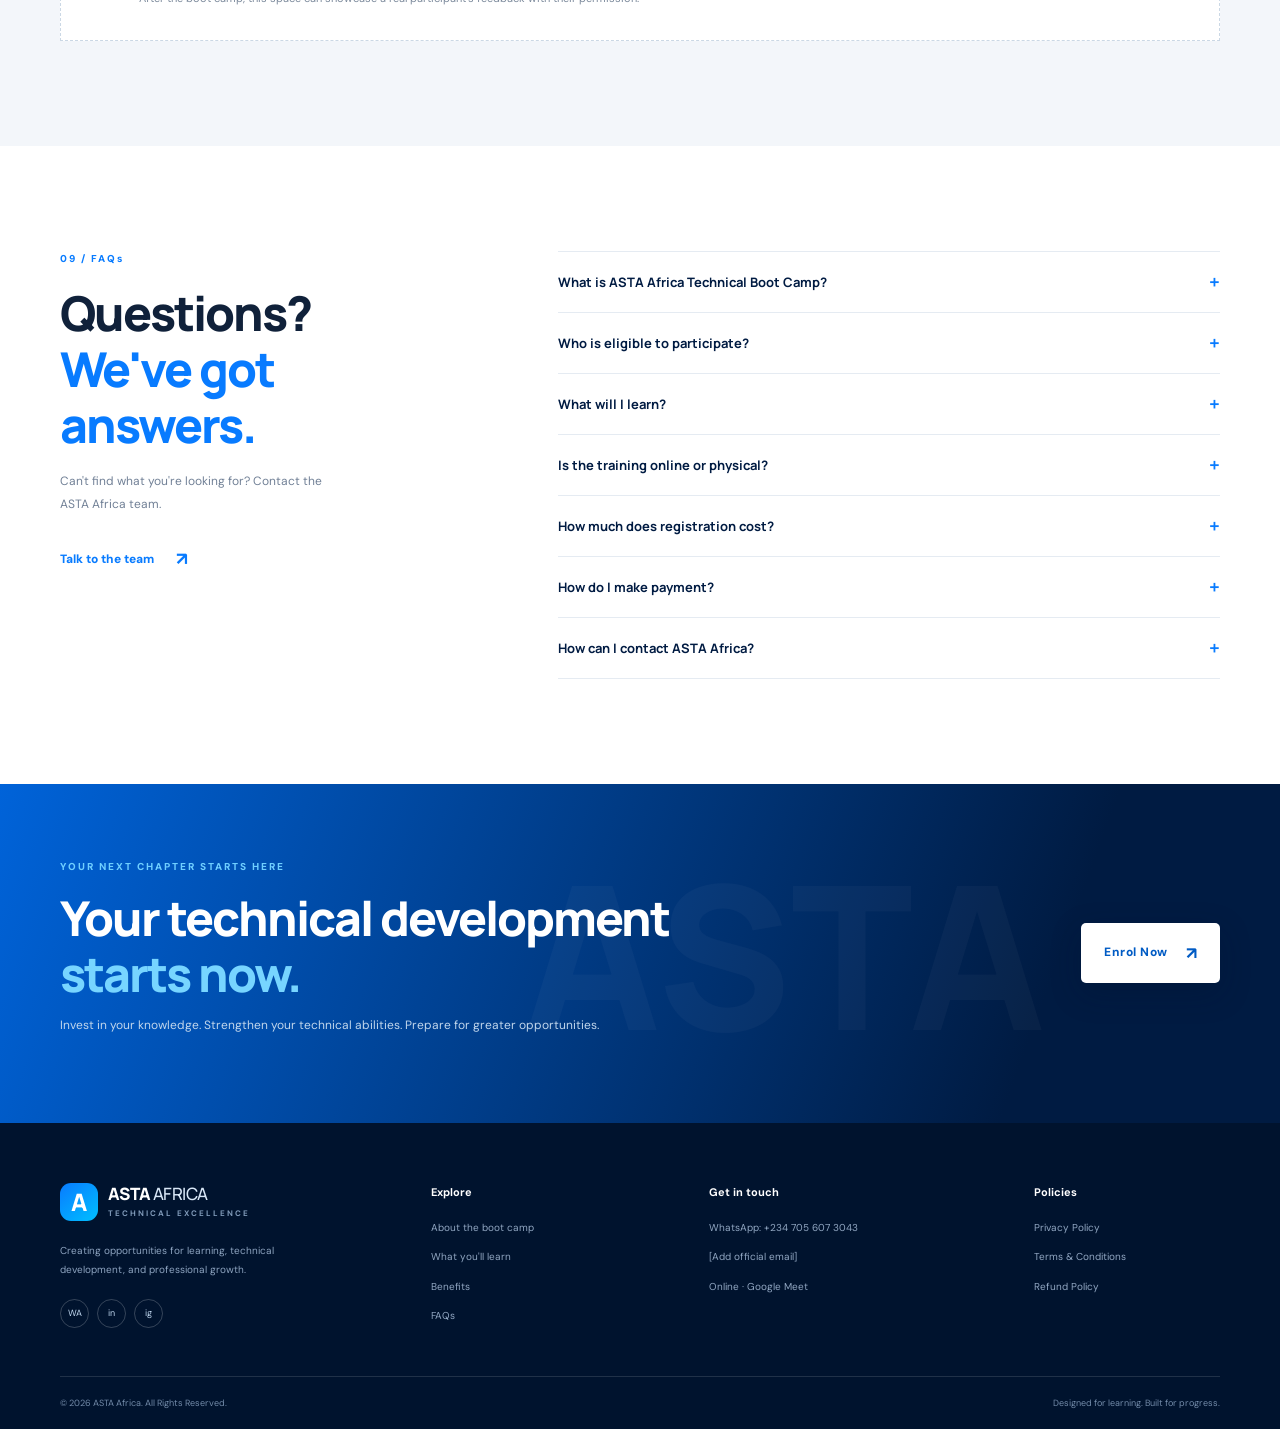
==== commit f691180d: "Replace placeholder modules with actual course details Updated course module content and description" ====
--- a/index.html
+++ b/index.html
@@ -67,11 +67,11 @@
       <div class="container">
         <div class="section-heading reveal"><div><div class="eyebrow">02 / THE LEARNING EXPERIENCE</div><h2>Develop skills<br><span>that matter.</span></h2></div><p>The boot camp's confirmed learning topics will be listed here. Replace the editable module placeholders with the actual agenda before publishing.</p></div>
         <div class="module-grid">
-          <article class="module-card reveal"><div class="module-top"><span>MODULE 01</span><span class="module-icon">⌘</span></div><h3>[Technical Topic One]</h3><p>Add a short, accurate description of the first confirmed training topic.</p><div class="module-line"></div></article>
-          <article class="module-card reveal"><div class="module-top"><span>MODULE 02</span><span class="module-icon">⌁</span></div><h3>[Technical Topic Two]</h3><p>Add a short, accurate description of the second confirmed training topic.</p><div class="module-line"></div></article>
-          <article class="module-card reveal"><div class="module-top"><span>MODULE 03</span><span class="module-icon">◈</span></div><h3>[Technical Topic Three]</h3><p>Add a short, accurate description of the third confirmed training topic.</p><div class="module-line"></div></article>
+          <article class="module-card reveal"><div class="module-top"><span>MODULE 01</span><span class="module-icon">⌘</span></div><h3>Building a Personalised Digital Marketing Strategy for Your Business or Brand</h3><p>Effective digital marketing is not about being everywhere online; it is about reaching the right audience, with the right message, through the right platforms, to achieve specific business objectives. The training emphasizes strategic positioning, audience engagement, brand visibility, customer acquisition, and sustainable business growth through effective digital marketing.</p><div class="module-line"></div></article>
+          <article class="module-card reveal"><div class="module-top"><span>MODULE 02</span><span class="module-icon">⌁</span></div><h3>Strategic Execution: Turning Curated Strategies into Desired Results</h3><p>A well-designed strategy only creates value when it is properly executed. Success comes from turning plans into deliberate, measurable actions. Participants will learn how to break down strategic plans into actionable tasks, allocate resources effectively, establish timelines, monitor progress, overcome implementation challenges, and evaluate outcomes.</p><div class="module-line"></div></article>
+          <article class="module-card reveal"><div class="module-top"><span>MODULE 03</span><span class="module-icon">◈</span></div><h3>Building a Contingency Plan for Sustaining Consistency</h3><p>This training focuses on developing practical strategies and backup plans that help individuals maintain consistency in achieving their personal, academic, or professional goals, even when faced with unexpected challenges, distractions, setbacks, or changes in circumstances.</p><div class="module-line"></div></article>
         </div>
-        <p class="editable-note">Content note: these are placeholders, not confirmed course modules.</p>
+        <p class="editable-note">Content note: these are the course modules.</p>
       </div>
     </section>
 
